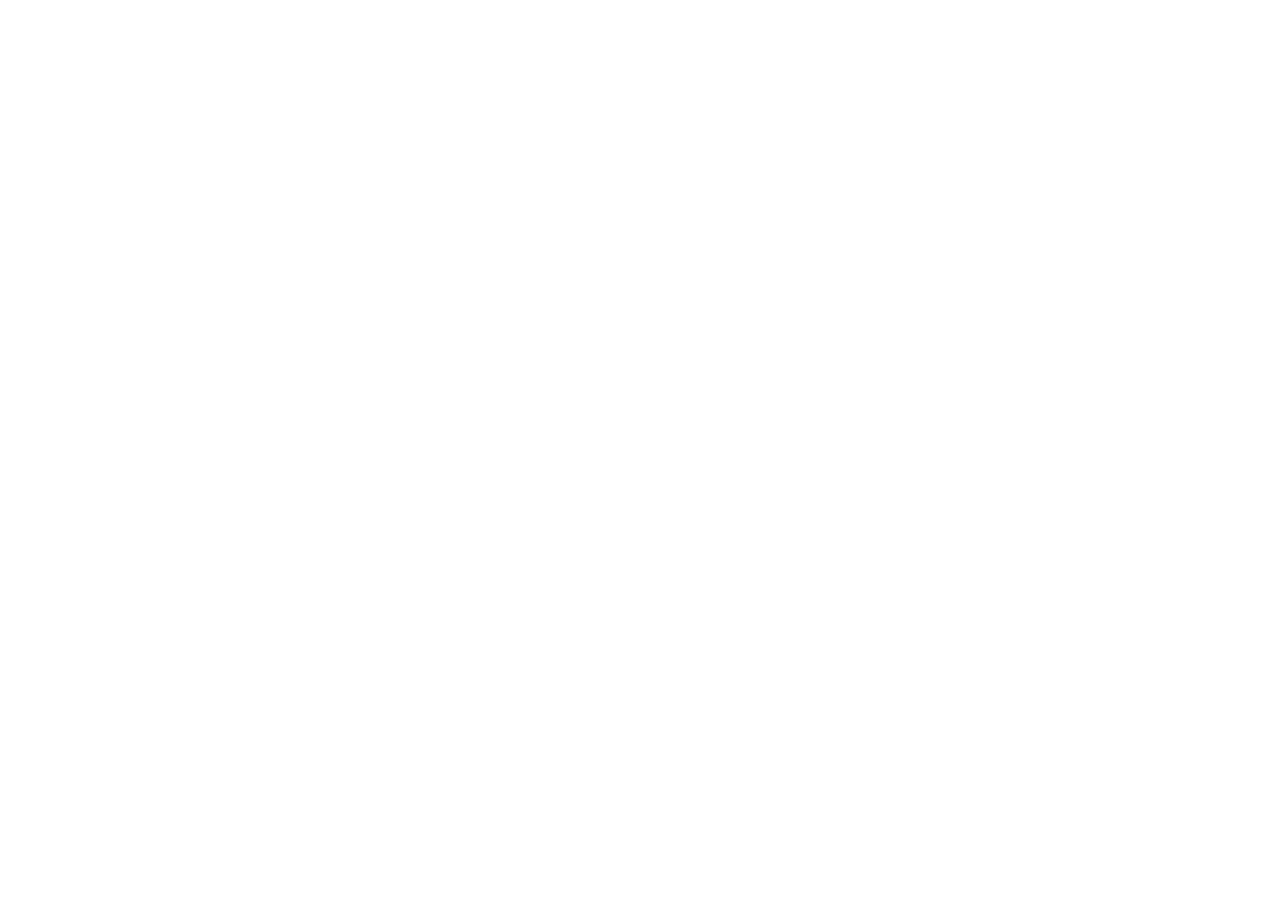
==== index.html @ bee8ad27 "big_event" ====
<!DOCTYPE html>
<html lang="en">
<head>
    <meta charset="UTF-8">
    <meta http-equiv="X-UA-Compatible" content="IE=edge">
    <meta name="viewport" content="width=device-width, initial-scale=1.0">
    <title>Document</title>
</head>
<body>
    
</body>
</html>
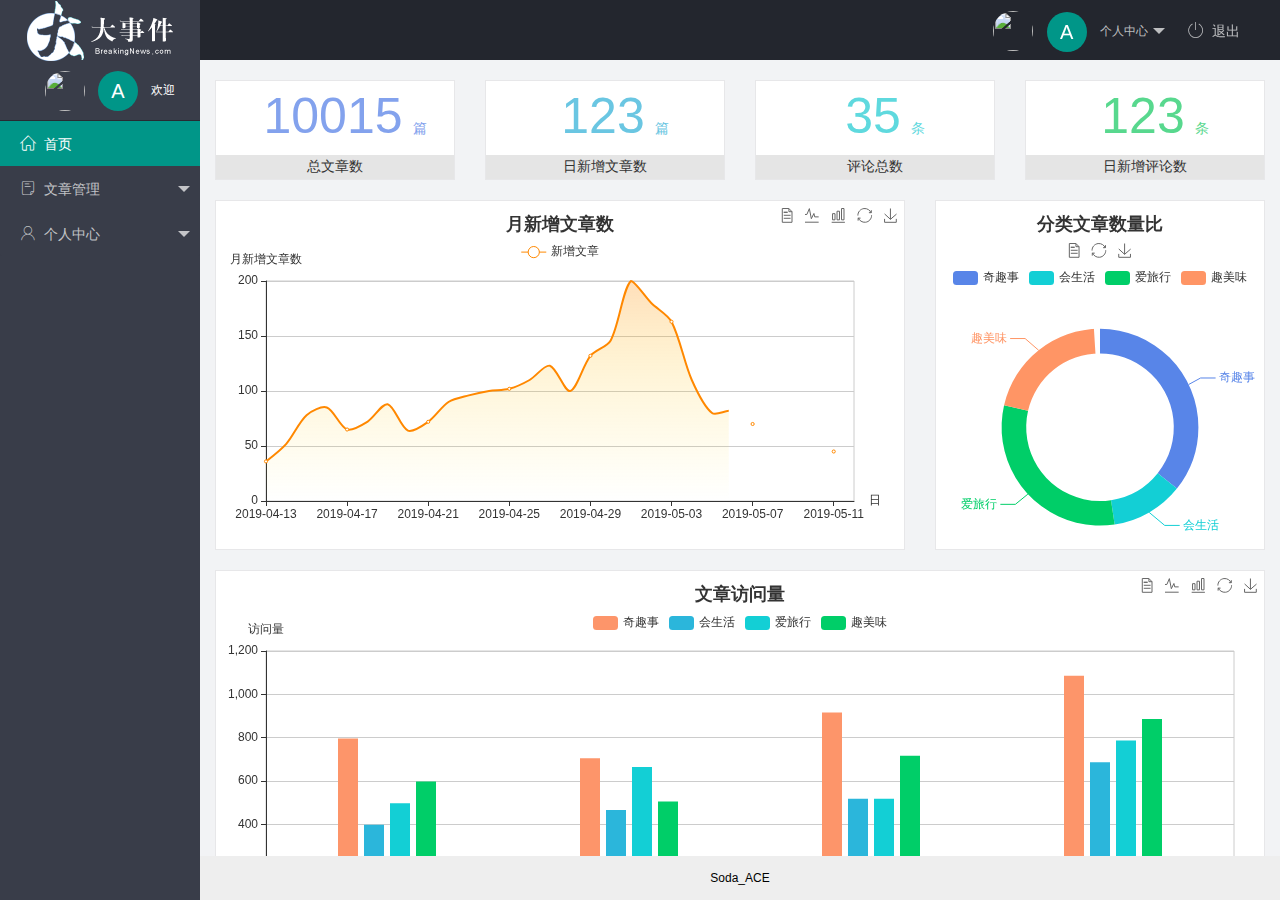
==== commit d88032d8: "完成了主页功能的开发" ====
--- a/index.html
+++ b/index.html
@@ -5,8 +5,80 @@
     <meta http-equiv="X-UA-Compatible" content="IE=edge">
     <meta name="viewport" content="width=device-width, initial-scale=1.0">
     <title>Document</title>
+    <link rel="stylesheet" href="./assets/lib/layui/css/layui.css">
+    <link rel="stylesheet" href="./assets/css/index.css">
+    <link rel="stylesheet" href="./assets/fonts/iconfont.css">
+
 </head>
-<body>
+<div class="layui-layout layui-layout-admin">
+    <div class="layui-header">
+      <div class="layui-logo layui-hide-xs layui-bg-black">
+          <img src="./assets/images/logo.png" alt="">
+      </div>
+      <ul class="layui-nav layui-layout-right">
+        <li class="layui-nav-item layui-hide layui-show-md-inline-block">
+          <a href="javascript:;" class="userinfo">
+            <img src="//tva1.sinaimg.cn/crop.0.0.118.118.180/5db11ff4gw1e77d3nqrv8j203b03cweg.jpg" class="layui-nav-img">
+            <span class="text-avatar">A</span>
+            个人中心
+          </a>
+          <dl class="layui-nav-child">
+            <dd><a href="">基本资料</a></dd>
+            <dd><a href="">更换头像</a></dd>
+            <dd><a href="">重置密码</a></dd>
+          </dl>
+        </li>
+        <li class="layui-nav-item" lay-header-event="menuRight" lay-unselect>
+          <a href="javascript:;" id="out">
+            <span class="iconfont icon-tuichu" ></span>退出
+          </a>
+        </li>
+      </ul>
+    </div>
     
-</body>
+    <div class="layui-side layui-bg-black">
+      <div class="layui-side-scroll">
+        <div  class="userinfo">
+            <img src="//tva1.sinaimg.cn/crop.0.0.118.118.180/5db11ff4gw1e77d3nqrv8j203b03cweg.jpg" class="layui-nav-img">
+            <span class="text-avatar">A</span>
+            <span id="welcome">欢迎</span>
+          </div>
+        <!-- 左侧导航区域（可配合layui已有的垂直导航） -->
+        <ul class="layui-nav layui-nav-tree" lay-shrink="all">
+            <li class="layui-nav-item layui-this"><a href="./home/dashboard.html" target="fm"><span class="iconfont icon-home"></span>首页</a></li>
+          <li class="layui-nav-item ">
+            <a class="" href="javascript:;"><span class="iconfont icon-16"></span>文章管理</a>
+            <dl class="layui-nav-child">
+              <dd></span><a href="javascript:;">文章类别</a></dd>
+              <dd></span><a href="javascript:;">文章列表</a></dd>
+              <dd></span><a href="javascript:;">发布文章</a></dd>
+            </dl>
+          </li>
+          <li class="layui-nav-item">
+            <a href="javascript:;"><span class="iconfont icon-user"></span>个人中心</a>
+            <dl class="layui-nav-child">
+              <dd></span><a href="javascript:;">基本资料</a></dd>
+              <dd></span><a href="javascript:;">更换头像</a></dd>
+              <dd></span><a href="javascript:;">重置密码</a></dd>
+            </dl>
+          </li>
+        </ul>
+      </div>
+    </div>
+    
+    <div class="layui-body">
+      <!-- 内容主体区域 -->
+      <iframe name="fm" src="/home/dashboard.html" frameborder="0"></iframe>
+    </div>
+    
+    <div class="layui-footer">
+      <!-- 底部固定区域 -->
+      Soda_ACE
+    </div>
+  </div>
+  <script src="./assets/lib/layui/layui.all.js"></script>
+  <script src="./assets/lib/jquery.js"></script>
+  <script src="./assets/js/baseAPI.js"></script>
+  <script src="./assets/js/index.js"></script>
+  </body>
 </html>--- a/assets/lib/layui/css/layui.css
+++ b/assets/lib/layui/css/layui.css
@@ -0,0 +1,2 @@
+/** layui-v2.5.5 MIT License By https://www.layui.com */
+ .layui-inline,img{display:inline-block;vertical-align:middle}h1,h2,h3,h4,h5,h6{font-weight:400}.layui-edge,.layui-header,.layui-inline,.layui-main{position:relative}.layui-body,.layui-edge,.layui-elip{overflow:hidden}.layui-btn,.layui-edge,.layui-inline,img{vertical-align:middle}.layui-btn,.layui-disabled,.layui-icon,.layui-unselect{-moz-user-select:none;-webkit-user-select:none;-ms-user-select:none}.layui-elip,.layui-form-checkbox span,.layui-form-pane .layui-form-label{text-overflow:ellipsis;white-space:nowrap}.layui-breadcrumb,.layui-tree-btnGroup{visibility:hidden}blockquote,body,button,dd,div,dl,dt,form,h1,h2,h3,h4,h5,h6,input,li,ol,p,pre,td,textarea,th,ul{margin:0;padding:0;-webkit-tap-highlight-color:rgba(0,0,0,0)}a:active,a:hover{outline:0}img{border:none}li{list-style:none}table{border-collapse:collapse;border-spacing:0}h4,h5,h6{font-size:100%}button,input,optgroup,option,select,textarea{font-family:inherit;font-size:inherit;font-style:inherit;font-weight:inherit;outline:0}pre{white-space:pre-wrap;white-space:-moz-pre-wrap;white-space:-pre-wrap;white-space:-o-pre-wrap;word-wrap:break-word}body{line-height:24px;font:14px Helvetica Neue,Helvetica,PingFang SC,Tahoma,Arial,sans-serif}hr{height:1px;margin:10px 0;border:0;clear:both}a{color:#333;text-decoration:none}a:hover{color:#777}a cite{font-style:normal;*cursor:pointer}.layui-border-box,.layui-border-box *{box-sizing:border-box}.layui-box,.layui-box *{box-sizing:content-box}.layui-clear{clear:both;*zoom:1}.layui-clear:after{content:'\20';clear:both;*zoom:1;display:block;height:0}.layui-inline{*display:inline;*zoom:1}.layui-edge{display:inline-block;width:0;height:0;border-width:6px;border-style:dashed;border-color:transparent}.layui-edge-top{top:-4px;border-bottom-color:#999;border-bottom-style:solid}.layui-edge-right{border-left-color:#999;border-left-style:solid}.layui-edge-bottom{top:2px;border-top-color:#999;border-top-style:solid}.layui-edge-left{border-right-color:#999;border-right-style:solid}.layui-disabled,.layui-disabled:hover{color:#d2d2d2!important;cursor:not-allowed!important}.layui-circle{border-radius:100%}.layui-show{display:block!important}.layui-hide{display:none!important}@font-face{font-family:layui-icon;src:url(../font/iconfont.eot?v=250);src:url(../font/iconfont.eot?v=250#iefix) format('embedded-opentype'),url(../font/iconfont.woff2?v=250) format('woff2'),url(../font/iconfont.woff?v=250) format('woff'),url(../font/iconfont.ttf?v=250) format('truetype'),url(../font/iconfont.svg?v=250#layui-icon) format('svg')}.layui-icon{font-family:layui-icon!important;font-size:16px;font-style:normal;-webkit-font-smoothing:antialiased;-moz-osx-font-smoothing:grayscale}.layui-icon-reply-fill:before{content:"\e611"}.layui-icon-set-fill:before{content:"\e614"}.layui-icon-menu-fill:before{content:"\e60f"}.layui-icon-search:before{content:"\e615"}.layui-icon-share:before{content:"\e641"}.layui-icon-set-sm:before{content:"\e620"}.layui-icon-engine:before{content:"\e628"}.layui-icon-close:before{content:"\1006"}.layui-icon-close-fill:before{content:"\1007"}.layui-icon-chart-screen:before{content:"\e629"}.layui-icon-star:before{content:"\e600"}.layui-icon-circle-dot:before{content:"\e617"}.layui-icon-chat:before{content:"\e606"}.layui-icon-release:before{content:"\e609"}.layui-icon-list:before{content:"\e60a"}.layui-icon-chart:before{content:"\e62c"}.layui-icon-ok-circle:before{content:"\1005"}.layui-icon-layim-theme:before{content:"\e61b"}.layui-icon-table:before{content:"\e62d"}.layui-icon-right:before{content:"\e602"}.layui-icon-left:before{content:"\e603"}.layui-icon-cart-simple:before{content:"\e698"}.layui-icon-face-cry:before{content:"\e69c"}.layui-icon-face-smile:before{content:"\e6af"}.layui-icon-survey:before{content:"\e6b2"}.layui-icon-tree:before{content:"\e62e"}.layui-icon-upload-circle:before{content:"\e62f"}.layui-icon-add-circle:before{content:"\e61f"}.layui-icon-download-circle:before{content:"\e601"}.layui-icon-templeate-1:before{content:"\e630"}.layui-icon-util:before{content:"\e631"}.layui-icon-face-surprised:before{content:"\e664"}.layui-icon-edit:before{content:"\e642"}.layui-icon-speaker:before{content:"\e645"}.layui-icon-down:before{content:"\e61a"}.layui-icon-file:before{content:"\e621"}.layui-icon-layouts:before{content:"\e632"}.layui-icon-rate-half:before{content:"\e6c9"}.layui-icon-add-circle-fine:before{content:"\e608"}.layui-icon-prev-circle:before{content:"\e633"}.layui-icon-read:before{content:"\e705"}.layui-icon-404:before{content:"\e61c"}.layui-icon-carousel:before{content:"\e634"}.layui-icon-help:before{content:"\e607"}.layui-icon-code-circle:before{content:"\e635"}.layui-icon-water:before{content:"\e636"}.layui-icon-username:before{content:"\e66f"}.layui-icon-find-fill:before{content:"\e670"}.layui-icon-about:before{content:"\e60b"}.layui-icon-location:before{content:"\e715"}.layui-icon-up:before{content:"\e619"}.layui-icon-pause:before{content:"\e651"}.layui-icon-date:before{content:"\e637"}.layui-icon-layim-uploadfile:before{content:"\e61d"}.layui-icon-delete:before{content:"\e640"}.layui-icon-play:before{content:"\e652"}.layui-icon-top:before{content:"\e604"}.layui-icon-friends:before{content:"\e612"}.layui-icon-refresh-3:before{content:"\e9aa"}.layui-icon-ok:before{content:"\e605"}.layui-icon-layer:before{content:"\e638"}.layui-icon-face-smile-fine:before{content:"\e60c"}.layui-icon-dollar:before{content:"\e659"}.layui-icon-group:before{content:"\e613"}.layui-icon-layim-download:before{content:"\e61e"}.layui-icon-picture-fine:before{content:"\e60d"}.layui-icon-link:before{content:"\e64c"}.layui-icon-diamond:before{content:"\e735"}.layui-icon-log:before{content:"\e60e"}.layui-icon-rate-solid:before{content:"\e67a"}.layui-icon-fonts-del:before{content:"\e64f"}.layui-icon-unlink:before{content:"\e64d"}.layui-icon-fonts-clear:before{content:"\e639"}.layui-icon-triangle-r:before{content:"\e623"}.layui-icon-circle:before{content:"\e63f"}.layui-icon-radio:before{content:"\e643"}.layui-icon-align-center:before{content:"\e647"}.layui-icon-align-right:before{content:"\e648"}.layui-icon-align-left:before{content:"\e649"}.layui-icon-loading-1:before{content:"\e63e"}.layui-icon-return:before{content:"\e65c"}.layui-icon-fonts-strong:before{content:"\e62b"}.layui-icon-upload:before{content:"\e67c"}.layui-icon-dialogue:before{content:"\e63a"}.layui-icon-video:before{content:"\e6ed"}.layui-icon-headset:before{content:"\e6fc"}.layui-icon-cellphone-fine:before{content:"\e63b"}.layui-icon-add-1:before{content:"\e654"}.layui-icon-face-smile-b:before{content:"\e650"}.layui-icon-fonts-html:before{content:"\e64b"}.layui-icon-form:before{content:"\e63c"}.layui-icon-cart:before{content:"\e657"}.layui-icon-camera-fill:before{content:"\e65d"}.layui-icon-tabs:before{content:"\e62a"}.layui-icon-fonts-code:before{content:"\e64e"}.layui-icon-fire:before{content:"\e756"}.layui-icon-set:before{content:"\e716"}.layui-icon-fonts-u:before{content:"\e646"}.layui-icon-triangle-d:before{content:"\e625"}.layui-icon-tips:before{content:"\e702"}.layui-icon-picture:before{content:"\e64a"}.layui-icon-more-vertical:before{content:"\e671"}.layui-icon-flag:before{content:"\e66c"}.layui-icon-loading:before{content:"\e63d"}.layui-icon-fonts-i:before{content:"\e644"}.layui-icon-refresh-1:before{content:"\e666"}.layui-icon-rmb:before{content:"\e65e"}.layui-icon-home:before{content:"\e68e"}.layui-icon-user:before{content:"\e770"}.layui-icon-notice:before{content:"\e667"}.layui-icon-login-weibo:before{content:"\e675"}.layui-icon-voice:before{content:"\e688"}.layui-icon-upload-drag:before{content:"\e681"}.layui-icon-login-qq:before{content:"\e676"}.layui-icon-snowflake:before{content:"\e6b1"}.layui-icon-file-b:before{content:"\e655"}.layui-icon-template:before{content:"\e663"}.layui-icon-auz:before{content:"\e672"}.layui-icon-console:before{content:"\e665"}.layui-icon-app:before{content:"\e653"}.layui-icon-prev:before{content:"\e65a"}.layui-icon-website:before{content:"\e7ae"}.layui-icon-next:before{content:"\e65b"}.layui-icon-component:before{content:"\e857"}.layui-icon-more:before{content:"\e65f"}.layui-icon-login-wechat:before{content:"\e677"}.layui-icon-shrink-right:before{content:"\e668"}.layui-icon-spread-left:before{content:"\e66b"}.layui-icon-camera:before{content:"\e660"}.layui-icon-note:before{content:"\e66e"}.layui-icon-refresh:before{content:"\e669"}.layui-icon-female:before{content:"\e661"}.layui-icon-male:before{content:"\e662"}.layui-icon-password:before{content:"\e673"}.layui-icon-senior:before{content:"\e674"}.layui-icon-theme:before{content:"\e66a"}.layui-icon-tread:before{content:"\e6c5"}.layui-icon-praise:before{content:"\e6c6"}.layui-icon-star-fill:before{content:"\e658"}.layui-icon-rate:before{content:"\e67b"}.layui-icon-template-1:before{content:"\e656"}.layui-icon-vercode:before{content:"\e679"}.layui-icon-cellphone:before{content:"\e678"}.layui-icon-screen-full:before{content:"\e622"}.layui-icon-screen-restore:before{content:"\e758"}.layui-icon-cols:before{content:"\e610"}.layui-icon-export:before{content:"\e67d"}.layui-icon-print:before{content:"\e66d"}.layui-icon-slider:before{content:"\e714"}.layui-icon-addition:before{content:"\e624"}.layui-icon-subtraction:before{content:"\e67e"}.layui-icon-service:before{content:"\e626"}.layui-icon-transfer:before{content:"\e691"}.layui-main{width:1140px;margin:0 auto}.layui-header{z-index:1000;height:60px}.layui-header a:hover{transition:all .5s;-webkit-transition:all .5s}.layui-side{position:fixed;left:0;top:0;bottom:0;z-index:999;width:200px;overflow-x:hidden}.layui-side-scroll{position:relative;width:220px;height:100%;overflow-x:hidden}.layui-body{position:absolute;left:200px;right:0;top:0;bottom:0;z-index:998;width:auto;overflow-y:auto;box-sizing:border-box}.layui-layout-body{overflow:hidden}.layui-layout-admin .layui-header{background-color:#23262E}.layui-layout-admin .layui-side{top:60px;width:200px;overflow-x:hidden}.layui-layout-admin .layui-body{position:fixed;top:60px;bottom:44px}.layui-layout-admin .layui-main{width:auto;margin:0 15px}.layui-layout-admin .layui-footer{position:fixed;left:200px;right:0;bottom:0;height:44px;line-height:44px;padding:0 15px;background-color:#eee}.layui-layout-admin .layui-logo{position:absolute;left:0;top:0;width:200px;height:100%;line-height:60px;text-align:center;color:#009688;font-size:16px}.layui-layout-admin .layui-header .layui-nav{background:0 0}.layui-layout-left{position:absolute!important;left:200px;top:0}.layui-layout-right{position:absolute!important;right:0;top:0}.layui-container{position:relative;margin:0 auto;padding:0 15px;box-sizing:border-box}.layui-fluid{position:relative;margin:0 auto;padding:0 15px}.layui-row:after,.layui-row:before{content:'';display:block;clear:both}.layui-col-lg1,.layui-col-lg10,.layui-col-lg11,.layui-col-lg12,.layui-col-lg2,.layui-col-lg3,.layui-col-lg4,.layui-col-lg5,.layui-col-lg6,.layui-col-lg7,.layui-col-lg8,.layui-col-lg9,.layui-col-md1,.layui-col-md10,.layui-col-md11,.layui-col-md12,.layui-col-md2,.layui-col-md3,.layui-col-md4,.layui-col-md5,.layui-col-md6,.layui-col-md7,.layui-col-md8,.layui-col-md9,.layui-col-sm1,.layui-col-sm10,.layui-col-sm11,.layui-col-sm12,.layui-col-sm2,.layui-col-sm3,.layui-col-sm4,.layui-col-sm5,.layui-col-sm6,.layui-col-sm7,.layui-col-sm8,.layui-col-sm9,.layui-col-xs1,.layui-col-xs10,.layui-col-xs11,.layui-col-xs12,.layui-col-xs2,.layui-col-xs3,.layui-col-xs4,.layui-col-xs5,.layui-col-xs6,.layui-col-xs7,.layui-col-xs8,.layui-col-xs9{position:relative;display:block;box-sizing:border-box}.layui-col-xs1,.layui-col-xs10,.layui-col-xs11,.layui-col-xs12,.layui-col-xs2,.layui-col-xs3,.layui-col-xs4,.layui-col-xs5,.layui-col-xs6,.layui-col-xs7,.layui-col-xs8,.layui-col-xs9{float:left}.layui-col-xs1{width:8.33333333%}.layui-col-xs2{width:16.66666667%}.layui-col-xs3{width:25%}.layui-col-xs4{width:33.33333333%}.layui-col-xs5{width:41.66666667%}.layui-col-xs6{width:50%}.layui-col-xs7{width:58.33333333%}.layui-col-xs8{width:66.66666667%}.layui-col-xs9{width:75%}.layui-col-xs10{width:83.33333333%}.layui-col-xs11{width:91.66666667%}.layui-col-xs12{width:100%}.layui-col-xs-offset1{margin-left:8.33333333%}.layui-col-xs-offset2{margin-left:16.66666667%}.layui-col-xs-offset3{margin-left:25%}.layui-col-xs-offset4{margin-left:33.33333333%}.layui-col-xs-offset5{margin-left:41.66666667%}.layui-col-xs-offset6{margin-left:50%}.layui-col-xs-offset7{margin-left:58.33333333%}.layui-col-xs-offset8{margin-left:66.66666667%}.layui-col-xs-offset9{margin-left:75%}.layui-col-xs-offset10{margin-left:83.33333333%}.layui-col-xs-offset11{margin-left:91.66666667%}.layui-col-xs-offset12{margin-left:100%}@media screen and (max-width:768px){.layui-hide-xs{display:none!important}.layui-show-xs-block{display:block!important}.layui-show-xs-inline{display:inline!important}.layui-show-xs-inline-block{display:inline-block!important}}@media screen and (min-width:768px){.layui-container{width:750px}.layui-hide-sm{display:none!important}.layui-show-sm-block{display:block!important}.layui-show-sm-inline{display:inline!important}.layui-show-sm-inline-block{display:inline-block!important}.layui-col-sm1,.layui-col-sm10,.layui-col-sm11,.layui-col-sm12,.layui-col-sm2,.layui-col-sm3,.layui-col-sm4,.layui-col-sm5,.layui-col-sm6,.layui-col-sm7,.layui-col-sm8,.layui-col-sm9{float:left}.layui-col-sm1{width:8.33333333%}.layui-col-sm2{width:16.66666667%}.layui-col-sm3{width:25%}.layui-col-sm4{width:33.33333333%}.layui-col-sm5{width:41.66666667%}.layui-col-sm6{width:50%}.layui-col-sm7{width:58.33333333%}.layui-col-sm8{width:66.66666667%}.layui-col-sm9{width:75%}.layui-col-sm10{width:83.33333333%}.layui-col-sm11{width:91.66666667%}.layui-col-sm12{width:100%}.layui-col-sm-offset1{margin-left:8.33333333%}.layui-col-sm-offset2{margin-left:16.66666667%}.layui-col-sm-offset3{margin-left:25%}.layui-col-sm-offset4{margin-left:33.33333333%}.layui-col-sm-offset5{margin-left:41.66666667%}.layui-col-sm-offset6{margin-left:50%}.layui-col-sm-offset7{margin-left:58.33333333%}.layui-col-sm-offset8{margin-left:66.66666667%}.layui-col-sm-offset9{margin-left:75%}.layui-col-sm-offset10{margin-left:83.33333333%}.layui-col-sm-offset11{margin-left:91.66666667%}.layui-col-sm-offset12{margin-left:100%}}@media screen and (min-width:992px){.layui-container{width:970px}.layui-hide-md{display:none!important}.layui-show-md-block{display:block!important}.layui-show-md-inline{display:inline!important}.layui-show-md-inline-block{display:inline-block!important}.layui-col-md1,.layui-col-md10,.layui-col-md11,.layui-col-md12,.layui-col-md2,.layui-col-md3,.layui-col-md4,.layui-col-md5,.layui-col-md6,.layui-col-md7,.layui-col-md8,.layui-col-md9{float:left}.layui-col-md1{width:8.33333333%}.layui-col-md2{width:16.66666667%}.layui-col-md3{width:25%}.layui-col-md4{width:33.33333333%}.layui-col-md5{width:41.66666667%}.layui-col-md6{width:50%}.layui-col-md7{width:58.33333333%}.layui-col-md8{width:66.66666667%}.layui-col-md9{width:75%}.layui-col-md10{width:83.33333333%}.layui-col-md11{width:91.66666667%}.layui-col-md12{width:100%}.layui-col-md-offset1{margin-left:8.33333333%}.layui-col-md-offset2{margin-left:16.66666667%}.layui-col-md-offset3{margin-left:25%}.layui-col-md-offset4{margin-left:33.33333333%}.layui-col-md-offset5{margin-left:41.66666667%}.layui-col-md-offset6{margin-left:50%}.layui-col-md-offset7{margin-left:58.33333333%}.layui-col-md-offset8{margin-left:66.66666667%}.layui-col-md-offset9{margin-left:75%}.layui-col-md-offset10{margin-left:83.33333333%}.layui-col-md-offset11{margin-left:91.66666667%}.layui-col-md-offset12{margin-left:100%}}@media screen and (min-width:1200px){.layui-container{width:1170px}.layui-hide-lg{display:none!important}.layui-show-lg-block{display:block!important}.layui-show-lg-inline{display:inline!important}.layui-show-lg-inline-block{display:inline-block!important}.layui-col-lg1,.layui-col-lg10,.layui-col-lg11,.layui-col-lg12,.layui-col-lg2,.layui-col-lg3,.layui-col-lg4,.layui-col-lg5,.layui-col-lg6,.layui-col-lg7,.layui-col-lg8,.layui-col-lg9{float:left}.layui-col-lg1{width:8.33333333%}.layui-col-lg2{width:16.66666667%}.layui-col-lg3{width:25%}.layui-col-lg4{width:33.33333333%}.layui-col-lg5{width:41.66666667%}.layui-col-lg6{width:50%}.layui-col-lg7{width:58.33333333%}.layui-col-lg8{width:66.66666667%}.layui-col-lg9{width:75%}.layui-col-lg10{width:83.33333333%}.layui-col-lg11{width:91.66666667%}.layui-col-lg12{width:100%}.layui-col-lg-offset1{margin-left:8.33333333%}.layui-col-lg-offset2{margin-left:16.66666667%}.layui-col-lg-offset3{margin-left:25%}.layui-col-lg-offset4{margin-left:33.33333333%}.layui-col-lg-offset5{margin-left:41.66666667%}.layui-col-lg-offset6{margin-left:50%}.layui-col-lg-offset7{margin-left:58.33333333%}.layui-col-lg-offset8{margin-left:66.66666667%}.layui-col-lg-offset9{margin-left:75%}.layui-col-lg-offset10{margin-left:83.33333333%}.layui-col-lg-offset11{margin-left:91.66666667%}.layui-col-lg-offset12{margin-left:100%}}.layui-col-space1{margin:-.5px}.layui-col-space1>*{padding:.5px}.layui-col-space3{margin:-1.5px}.layui-col-space3>*{padding:1.5px}.layui-col-space5{margin:-2.5px}.layui-col-space5>*{padding:2.5px}.layui-col-space8{margin:-3.5px}.layui-col-space8>*{padding:3.5px}.layui-col-space10{margin:-5px}.layui-col-space10>*{padding:5px}.layui-col-space12{margin:-6px}.layui-col-space12>*{padding:6px}.layui-col-space15{margin:-7.5px}.layui-col-space15>*{padding:7.5px}.layui-col-space18{margin:-9px}.layui-col-space18>*{padding:9px}.layui-col-space20{margin:-10px}.layui-col-space20>*{padding:10px}.layui-col-space22{margin:-11px}.layui-col-space22>*{padding:11px}.layui-col-space25{margin:-12.5px}.layui-col-space25>*{padding:12.5px}.layui-col-space30{margin:-15px}.layui-col-space30>*{padding:15px}.layui-btn,.layui-input,.layui-select,.layui-textarea,.layui-upload-button{outline:0;-webkit-appearance:none;transition:all .3s;-webkit-transition:all .3s;box-sizing:border-box}.layui-elem-quote{margin-bottom:10px;padding:15px;line-height:22px;border-left:5px solid #009688;border-radius:0 2px 2px 0;background-color:#f2f2f2}.layui-quote-nm{border-style:solid;border-width:1px 1px 1px 5px;background:0 0}.layui-elem-field{margin-bottom:10px;padding:0;border-width:1px;border-style:solid}.layui-elem-field legend{margin-left:20px;padding:0 10px;font-size:20px;font-weight:300}.layui-field-title{margin:10px 0 20px;border-width:1px 0 0}.layui-field-box{padding:10px 15px}.layui-field-title .layui-field-box{padding:10px 0}.layui-progress{position:relative;height:6px;border-radius:20px;background-color:#e2e2e2}.layui-progress-bar{position:absolute;left:0;top:0;width:0;max-width:100%;height:6px;border-radius:20px;text-align:right;background-color:#5FB878;transition:all .3s;-webkit-transition:all .3s}.layui-progress-big,.layui-progress-big .layui-progress-bar{height:18px;line-height:18px}.layui-progress-text{position:relative;top:-20px;line-height:18px;font-size:12px;color:#666}.layui-progress-big .layui-progress-text{position:static;padding:0 10px;color:#fff}.layui-collapse{border-width:1px;border-style:solid;border-radius:2px}.layui-colla-content,.layui-colla-item{border-top-width:1px;border-top-style:solid}.layui-colla-item:first-child{border-top:none}.layui-colla-title{position:relative;height:42px;line-height:42px;padding:0 15px 0 35px;color:#333;background-color:#f2f2f2;cursor:pointer;font-size:14px;overflow:hidden}.layui-colla-content{display:none;padding:10px 15px;line-height:22px;color:#666}.layui-colla-icon{position:absolute;left:15px;top:0;font-size:14px}.layui-card{margin-bottom:15px;border-radius:2px;background-color:#fff;box-shadow:0 1px 2px 0 rgba(0,0,0,.05)}.layui-card:last-child{margin-bottom:0}.layui-card-header{position:relative;height:42px;line-height:42px;padding:0 15px;border-bottom:1px solid #f6f6f6;color:#333;border-radius:2px 2px 0 0;font-size:14px}.layui-bg-black,.layui-bg-blue,.layui-bg-cyan,.layui-bg-green,.layui-bg-orange,.layui-bg-red{color:#fff!important}.layui-card-body{position:relative;padding:10px 15px;line-height:24px}.layui-card-body[pad15]{padding:15px}.layui-card-body[pad20]{padding:20px}.layui-card-body .layui-table{margin:5px 0}.layui-card .layui-tab{margin:0}.layui-panel-window{position:relative;padding:15px;border-radius:0;border-top:5px solid #E6E6E6;background-color:#fff}.layui-auxiliar-moving{position:fixed;left:0;right:0;top:0;bottom:0;width:100%;height:100%;background:0 0;z-index:9999999999}.layui-form-label,.layui-form-mid,.layui-form-select,.layui-input-block,.layui-input-inline,.layui-textarea{position:relative}.layui-bg-red{background-color:#FF5722!important}.layui-bg-orange{background-color:#FFB800!important}.layui-bg-green{background-color:#009688!important}.layui-bg-cyan{background-color:#2F4056!important}.layui-bg-blue{background-color:#1E9FFF!important}.layui-bg-black{background-color:#393D49!important}.layui-bg-gray{background-color:#eee!important;color:#666!important}.layui-badge-rim,.layui-colla-content,.layui-colla-item,.layui-collapse,.layui-elem-field,.layui-form-pane .layui-form-item[pane],.layui-form-pane .layui-form-label,.layui-input,.layui-layedit,.layui-layedit-tool,.layui-quote-nm,.layui-select,.layui-tab-bar,.layui-tab-card,.layui-tab-title,.layui-tab-title .layui-this:after,.layui-textarea{border-color:#e6e6e6}.layui-timeline-item:before,hr{background-color:#e6e6e6}.layui-text{line-height:22px;font-size:14px;color:#666}.layui-text h1,.layui-text h2,.layui-text h3{font-weight:500;color:#333}.layui-text h1{font-size:30px}.layui-text h2{font-size:24px}.layui-text h3{font-size:18px}.layui-text a:not(.layui-btn){color:#01AAED}.layui-text a:not(.layui-btn):hover{text-decoration:underline}.layui-text ul{padding:5px 0 5px 15px}.layui-text ul li{margin-top:5px;list-style-type:disc}.layui-text em,.layui-word-aux{color:#999!important;padding:0 5px!important}.layui-btn{display:inline-block;height:38px;line-height:38px;padding:0 18px;background-color:#009688;color:#fff;white-space:nowrap;text-align:center;font-size:14px;border:none;border-radius:2px;cursor:pointer}.layui-btn:hover{opacity:.8;filter:alpha(opacity=80);color:#fff}.layui-btn:active{opacity:1;filter:alpha(opacity=100)}.layui-btn+.layui-btn{margin-left:10px}.layui-btn-container{font-size:0}.layui-btn-container .layui-btn{margin-right:10px;margin-bottom:10px}.layui-btn-container .layui-btn+.layui-btn{margin-left:0}.layui-table .layui-btn-container .layui-btn{margin-bottom:9px}.layui-btn-radius{border-radius:100px}.layui-btn .layui-icon{margin-right:3px;font-size:18px;vertical-align:bottom;vertical-align:middle\9}.layui-btn-primary{border:1px solid #C9C9C9;background-color:#fff;color:#555}.layui-btn-primary:hover{border-color:#009688;color:#333}.layui-btn-normal{background-color:#1E9FFF}.layui-btn-warm{background-color:#FFB800}.layui-btn-danger{background-color:#FF5722}.layui-btn-checked{background-color:#5FB878}.layui-btn-disabled,.layui-btn-disabled:active,.layui-btn-disabled:hover{border:1px solid #e6e6e6;background-color:#FBFBFB;color:#C9C9C9;cursor:not-allowed;opacity:1}.layui-btn-lg{height:44px;line-height:44px;padding:0 25px;font-size:16px}.layui-btn-sm{height:30px;line-height:30px;padding:0 10px;font-size:12px}.layui-btn-sm i{font-size:16px!important}.layui-btn-xs{height:22px;line-height:22px;padding:0 5px;font-size:12px}.layui-btn-xs i{font-size:14px!important}.layui-btn-group{display:inline-block;vertical-align:middle;font-size:0}.layui-btn-group .layui-btn{margin-left:0!important;margin-right:0!important;border-left:1px solid rgba(255,255,255,.5);border-radius:0}.layui-btn-group .layui-btn-primary{border-left:none}.layui-btn-group .layui-btn-primary:hover{border-color:#C9C9C9;color:#009688}.layui-btn-group .layui-btn:first-child{border-left:none;border-radius:2px 0 0 2px}.layui-btn-group .layui-btn-primary:first-child{border-left:1px solid #c9c9c9}.layui-btn-group .layui-btn:last-child{border-radius:0 2px 2px 0}.layui-btn-group .layui-btn+.layui-btn{margin-left:0}.layui-btn-group+.layui-btn-group{margin-left:10px}.layui-btn-fluid{width:100%}.layui-input,.layui-select,.layui-textarea{height:38px;line-height:1.3;line-height:38px\9;border-width:1px;border-style:solid;background-color:#fff;border-radius:2px}.layui-input::-webkit-input-placeholder,.layui-select::-webkit-input-placeholder,.layui-textarea::-webkit-input-placeholder{line-height:1.3}.layui-input,.layui-textarea{display:block;width:100%;padding-left:10px}.layui-input:hover,.layui-textarea:hover{border-color:#D2D2D2!important}.layui-input:focus,.layui-textarea:focus{border-color:#C9C9C9!important}.layui-textarea{min-height:100px;height:auto;line-height:20px;padding:6px 10px;resize:vertical}.layui-select{padding:0 10px}.layui-form input[type=checkbox],.layui-form input[type=radio],.layui-form select{display:none}.layui-form [lay-ignore]{display:initial}.layui-form-item{margin-bottom:15px;clear:both;*zoom:1}.layui-form-item:after{content:'\20';clear:both;*zoom:1;display:block;height:0}.layui-form-label{float:left;display:block;padding:9px 15px;width:80px;font-weight:400;line-height:20px;text-align:right}.layui-form-label-col{display:block;float:none;padding:9px 0;line-height:20px;text-align:left}.layui-form-item .layui-inline{margin-bottom:5px;margin-right:10px}.layui-input-block{margin-left:110px;min-height:36px}.layui-input-inline{display:inline-block;vertical-align:middle}.layui-form-item .layui-input-inline{float:left;width:190px;margin-right:10px}.layui-form-text .layui-input-inline{width:auto}.layui-form-mid{float:left;display:block;padding:9px 0!important;line-height:20px;margin-right:10px}.layui-form-danger+.layui-form-select .layui-input,.layui-form-danger:focus{border-color:#FF5722!important}.layui-form-select .layui-input{padding-right:30px;cursor:pointer}.layui-form-select .layui-edge{position:absolute;right:10px;top:50%;margin-top:-3px;cursor:pointer;border-width:6px;border-top-color:#c2c2c2;border-top-style:solid;transition:all .3s;-webkit-transition:all .3s}.layui-form-select dl{display:none;position:absolute;left:0;top:42px;padding:5px 0;z-index:899;min-width:100%;border:1px solid #d2d2d2;max-height:300px;overflow-y:auto;background-color:#fff;border-radius:2px;box-shadow:0 2px 4px rgba(0,0,0,.12);box-sizing:border-box}.layui-form-select dl dd,.layui-form-select dl dt{padding:0 10px;line-height:36px;white-space:nowrap;overflow:hidden;text-overflow:ellipsis}.layui-form-select dl dt{font-size:12px;color:#999}.layui-form-select dl dd{cursor:pointer}.layui-form-select dl dd:hover{background-color:#f2f2f2;-webkit-transition:.5s all;transition:.5s all}.layui-form-select .layui-select-group dd{padding-left:20px}.layui-form-select dl dd.layui-select-tips{padding-left:10px!important;color:#999}.layui-form-select dl dd.layui-this{background-color:#5FB878;color:#fff}.layui-form-checkbox,.layui-form-select dl dd.layui-disabled{background-color:#fff}.layui-form-selected dl{display:block}.layui-form-checkbox,.layui-form-checkbox *,.layui-form-switch{display:inline-block;vertical-align:middle}.layui-form-selected .layui-edge{margin-top:-9px;-webkit-transform:rotate(180deg);transform:rotate(180deg);margin-top:-3px\9}:root .layui-form-selected .layui-edge{margin-top:-9px\0/IE9}.layui-form-selectup dl{top:auto;bottom:42px}.layui-select-none{margin:5px 0;text-align:center;color:#999}.layui-select-disabled .layui-disabled{border-color:#eee!important}.layui-select-disabled .layui-edge{border-top-color:#d2d2d2}.layui-form-checkbox{position:relative;height:30px;line-height:30px;margin-right:10px;padding-right:30px;cursor:pointer;font-size:0;-webkit-transition:.1s linear;transition:.1s linear;box-sizing:border-box}.layui-form-checkbox span{padding:0 10px;height:100%;font-size:14px;border-radius:2px 0 0 2px;background-color:#d2d2d2;color:#fff;overflow:hidden}.layui-form-checkbox:hover span{background-color:#c2c2c2}.layui-form-checkbox i{position:absolute;right:0;top:0;width:30px;height:28px;border:1px solid #d2d2d2;border-left:none;border-radius:0 2px 2px 0;color:#fff;font-size:20px;text-align:center}.layui-form-checkbox:hover i{border-color:#c2c2c2;color:#c2c2c2}.layui-form-checked,.layui-form-checked:hover{border-color:#5FB878}.layui-form-checked span,.layui-form-checked:hover span{background-color:#5FB878}.layui-form-checked i,.layui-form-checked:hover i{color:#5FB878}.layui-form-item .layui-form-checkbox{margin-top:4px}.layui-form-checkbox[lay-skin=primary]{height:auto!important;line-height:normal!important;min-width:18px;min-height:18px;border:none!important;margin-right:0;padding-left:28px;padding-right:0;background:0 0}.layui-form-checkbox[lay-skin=primary] span{padding-left:0;padding-right:15px;line-height:18px;background:0 0;color:#666}.layui-form-checkbox[lay-skin=primary] i{right:auto;left:0;width:16px;height:16px;line-height:16px;border:1px solid #d2d2d2;font-size:12px;border-radius:2px;background-color:#fff;-webkit-transition:.1s linear;transition:.1s linear}.layui-form-checkbox[lay-skin=primary]:hover i{border-color:#5FB878;color:#fff}.layui-form-checked[lay-skin=primary] i{border-color:#5FB878!important;background-color:#5FB878;color:#fff}.layui-checkbox-disbaled[lay-skin=primary] span{background:0 0!important;color:#c2c2c2}.layui-checkbox-disbaled[lay-skin=primary]:hover i{border-color:#d2d2d2}.layui-form-item .layui-form-checkbox[lay-skin=primary]{margin-top:10px}.layui-form-switch{position:relative;height:22px;line-height:22px;min-width:35px;padding:0 5px;margin-top:8px;border:1px solid #d2d2d2;border-radius:20px;cursor:pointer;background-color:#fff;-webkit-transition:.1s linear;transition:.1s linear}.layui-form-switch i{position:absolute;left:5px;top:3px;width:16px;height:16px;border-radius:20px;background-color:#d2d2d2;-webkit-transition:.1s linear;transition:.1s linear}.layui-form-switch em{position:relative;top:0;width:25px;margin-left:21px;padding:0!important;text-align:center!important;color:#999!important;font-style:normal!important;font-size:12px}.layui-form-onswitch{border-color:#5FB878;background-color:#5FB878}.layui-checkbox-disbaled,.layui-checkbox-disbaled i{border-color:#e2e2e2!important}.layui-form-onswitch i{left:100%;margin-left:-21px;background-color:#fff}.layui-form-onswitch em{margin-left:5px;margin-right:21px;color:#fff!important}.layui-checkbox-disbaled span{background-color:#e2e2e2!important}.layui-checkbox-disbaled:hover i{color:#fff!important}[lay-radio]{display:none}.layui-form-radio,.layui-form-radio *{display:inline-block;vertical-align:middle}.layui-form-radio{line-height:28px;margin:6px 10px 0 0;padding-right:10px;cursor:pointer;font-size:0}.layui-form-radio *{font-size:14px}.layui-form-radio>i{margin-right:8px;font-size:22px;color:#c2c2c2}.layui-form-radio>i:hover,.layui-form-radioed>i{color:#5FB878}.layui-radio-disbaled>i{color:#e2e2e2!important}.layui-form-pane .layui-form-label{width:110px;padding:8px 15px;height:38px;line-height:20px;border-width:1px;border-style:solid;border-radius:2px 0 0 2px;text-align:center;background-color:#FBFBFB;overflow:hidden;box-sizing:border-box}.layui-form-pane .layui-input-inline{margin-left:-1px}.layui-form-pane .layui-input-block{margin-left:110px;left:-1px}.layui-form-pane .layui-input{border-radius:0 2px 2px 0}.layui-form-pane .layui-form-text .layui-form-label{float:none;width:100%;border-radius:2px;box-sizing:border-box;text-align:left}.layui-form-pane .layui-form-text .layui-input-inline{display:block;margin:0;top:-1px;clear:both}.layui-form-pane .layui-form-text .layui-input-block{margin:0;left:0;top:-1px}.layui-form-pane .layui-form-text .layui-textarea{min-height:100px;border-radius:0 0 2px 2px}.layui-form-pane .layui-form-checkbox{margin:4px 0 4px 10px}.layui-form-pane .layui-form-radio,.layui-form-pane .layui-form-switch{margin-top:6px;margin-left:10px}.layui-form-pane .layui-form-item[pane]{position:relative;border-width:1px;border-style:solid}.layui-form-pane .layui-form-item[pane] .layui-form-label{position:absolute;left:0;top:0;height:100%;border-width:0 1px 0 0}.layui-form-pane .layui-form-item[pane] .layui-input-inline{margin-left:110px}@media screen and (max-width:450px){.layui-form-item .layui-form-label{text-overflow:ellipsis;overflow:hidden;white-space:nowrap}.layui-form-item .layui-inline{display:block;margin-right:0;margin-bottom:20px;clear:both}.layui-form-item .layui-inline:after{content:'\20';clear:both;display:block;height:0}.layui-form-item .layui-input-inline{display:block;float:none;left:-3px;width:auto;margin:0 0 10px 112px}.layui-form-item .layui-input-inline+.layui-form-mid{margin-left:110px;top:-5px;padding:0}.layui-form-item .layui-form-checkbox{margin-right:5px;margin-bottom:5px}}.layui-layedit{border-width:1px;border-style:solid;border-radius:2px}.layui-layedit-tool{padding:3px 5px;border-bottom-width:1px;border-bottom-style:solid;font-size:0}.layedit-tool-fixed{position:fixed;top:0;border-top:1px solid #e2e2e2}.layui-layedit-tool .layedit-tool-mid,.layui-layedit-tool .layui-icon{display:inline-block;vertical-align:middle;text-align:center;font-size:14px}.layui-layedit-tool .layui-icon{position:relative;width:32px;height:30px;line-height:30px;margin:3px 5px;color:#777;cursor:pointer;border-radius:2px}.layui-layedit-tool .layui-icon:hover{color:#393D49}.layui-layedit-tool .layui-icon:active{color:#000}.layui-layedit-tool .layedit-tool-active{background-color:#e2e2e2;color:#000}.layui-layedit-tool .layui-disabled,.layui-layedit-tool .layui-disabled:hover{color:#d2d2d2;cursor:not-allowed}.layui-layedit-tool .layedit-tool-mid{width:1px;height:18px;margin:0 10px;background-color:#d2d2d2}.layedit-tool-html{width:50px!important;font-size:30px!important}.layedit-tool-b,.layedit-tool-code,.layedit-tool-help{font-size:16px!important}.layedit-tool-d,.layedit-tool-face,.layedit-tool-image,.layedit-tool-unlink{font-size:18px!important}.layedit-tool-image input{position:absolute;font-size:0;left:0;top:0;width:100%;height:100%;opacity:.01;filter:Alpha(opacity=1);cursor:pointer}.layui-layedit-iframe iframe{display:block;width:100%}#LAY_layedit_code{overflow:hidden}.layui-laypage{display:inline-block;*display:inline;*zoom:1;vertical-align:middle;margin:10px 0;font-size:0}.layui-laypage>a:first-child,.layui-laypage>a:first-child em{border-radius:2px 0 0 2px}.layui-laypage>a:last-child,.layui-laypage>a:last-child em{border-radius:0 2px 2px 0}.layui-laypage>:first-child{margin-left:0!important}.layui-laypage>:last-child{margin-right:0!important}.layui-laypage a,.layui-laypage button,.layui-laypage input,.layui-laypage select,.layui-laypage span{border:1px solid #e2e2e2}.layui-laypage a,.layui-laypage span{display:inline-block;*display:inline;*zoom:1;vertical-align:middle;padding:0 15px;height:28px;line-height:28px;margin:0 -1px 5px 0;background-color:#fff;color:#333;font-size:12px}.layui-flow-more a *,.layui-laypage input,.layui-table-view select[lay-ignore]{display:inline-block}.layui-laypage a:hover{color:#009688}.layui-laypage em{font-style:normal}.layui-laypage .layui-laypage-spr{color:#999;font-weight:700}.layui-laypage a{text-decoration:none}.layui-laypage .layui-laypage-curr{position:relative}.layui-laypage .layui-laypage-curr em{position:relative;color:#fff}.layui-laypage .layui-laypage-curr .layui-laypage-em{position:absolute;left:-1px;top:-1px;padding:1px;width:100%;height:100%;background-color:#009688}.layui-laypage-em{border-radius:2px}.layui-laypage-next em,.layui-laypage-prev em{font-family:Sim sun;font-size:16px}.layui-laypage .layui-laypage-count,.layui-laypage .layui-laypage-limits,.layui-laypage .layui-laypage-refresh,.layui-laypage .layui-laypage-skip{margin-left:10px;margin-right:10px;padding:0;border:none}.layui-laypage .layui-laypage-limits,.layui-laypage .layui-laypage-refresh{vertical-align:top}.layui-laypage .layui-laypage-refresh i{font-size:18px;cursor:pointer}.layui-laypage select{height:22px;padding:3px;border-radius:2px;cursor:pointer}.layui-laypage .layui-laypage-skip{height:30px;line-height:30px;color:#999}.layui-laypage button,.layui-laypage input{height:30px;line-height:30px;border-radius:2px;vertical-align:top;background-color:#fff;box-sizing:border-box}.layui-laypage input{width:40px;margin:0 10px;padding:0 3px;text-align:center}.layui-laypage input:focus,.layui-laypage select:focus{border-color:#009688!important}.layui-laypage button{margin-left:10px;padding:0 10px;cursor:pointer}.layui-table,.layui-table-view{margin:10px 0}.layui-flow-more{margin:10px 0;text-align:center;color:#999;font-size:14px}.layui-flow-more a{height:32px;line-height:32px}.layui-flow-more a *{vertical-align:top}.layui-flow-more a cite{padding:0 20px;border-radius:3px;background-color:#eee;color:#333;font-style:normal}.layui-flow-more a cite:hover{opacity:.8}.layui-flow-more a i{font-size:30px;color:#737383}.layui-table{width:100%;background-color:#fff;color:#666}.layui-table tr{transition:all .3s;-webkit-transition:all .3s}.layui-table th{text-align:left;font-weight:400}.layui-table tbody tr:hover,.layui-table thead tr,.layui-table-click,.layui-table-header,.layui-table-hover,.layui-table-mend,.layui-table-patch,.layui-table-tool,.layui-table-total,.layui-table-total tr,.layui-table[lay-even] tr:nth-child(even){background-color:#f2f2f2}.layui-table td,.layui-table th,.layui-table-col-set,.layui-table-fixed-r,.layui-table-grid-down,.layui-table-header,.layui-table-page,.layui-table-tips-main,.layui-table-tool,.layui-table-total,.layui-table-view,.layui-table[lay-skin=line],.layui-table[lay-skin=row]{border-width:1px;border-style:solid;border-color:#e6e6e6}.layui-table td,.layui-table th{position:relative;padding:9px 15px;min-height:20px;line-height:20px;font-size:14px}.layui-table[lay-skin=line] td,.layui-table[lay-skin=line] th{border-width:0 0 1px}.layui-table[lay-skin=row] td,.layui-table[lay-skin=row] th{border-width:0 1px 0 0}.layui-table[lay-skin=nob] td,.layui-table[lay-skin=nob] th{border:none}.layui-table img{max-width:100px}.layui-table[lay-size=lg] td,.layui-table[lay-size=lg] th{padding:15px 30px}.layui-table-view .layui-table[lay-size=lg] .layui-table-cell{height:40px;line-height:40px}.layui-table[lay-size=sm] td,.layui-table[lay-size=sm] th{font-size:12px;padding:5px 10px}.layui-table-view .layui-table[lay-size=sm] .layui-table-cell{height:20px;line-height:20px}.layui-table[lay-data]{display:none}.layui-table-box{position:relative;overflow:hidden}.layui-table-view .layui-table{position:relative;width:auto;margin:0}.layui-table-view .layui-table[lay-skin=line]{border-width:0 1px 0 0}.layui-table-view .layui-table[lay-skin=row]{border-width:0 0 1px}.layui-table-view .layui-table td,.layui-table-view .layui-table th{padding:5px 0;border-top:none;border-left:none}.layui-table-view .layui-table th.layui-unselect .layui-table-cell span{cursor:pointer}.layui-table-view .layui-table td{cursor:default}.layui-table-view .layui-table td[data-edit=text]{cursor:text}.layui-table-view .layui-form-checkbox[lay-skin=primary] i{width:18px;height:18px}.layui-table-view .layui-form-radio{line-height:0;padding:0}.layui-table-view .layui-form-radio>i{margin:0;font-size:20px}.layui-table-init{position:absolute;left:0;top:0;width:100%;height:100%;text-align:center;z-index:110}.layui-table-init .layui-icon{position:absolute;left:50%;top:50%;margin:-15px 0 0 -15px;font-size:30px;color:#c2c2c2}.layui-table-header{border-width:0 0 1px;overflow:hidden}.layui-table-header .layui-table{margin-bottom:-1px}.layui-table-tool .layui-inline[lay-event]{position:relative;width:26px;height:26px;padding:5px;line-height:16px;margin-right:10px;text-align:center;color:#333;border:1px solid #ccc;cursor:pointer;-webkit-transition:.5s all;transition:.5s all}.layui-table-tool .layui-inline[lay-event]:hover{border:1px solid #999}.layui-table-tool-temp{padding-right:120px}.layui-table-tool-self{position:absolute;right:17px;top:10px}.layui-table-tool .layui-table-tool-self .layui-inline[lay-event]{margin:0 0 0 10px}.layui-table-tool-panel{position:absolute;top:29px;left:-1px;padding:5px 0;min-width:150px;min-height:40px;border:1px solid #d2d2d2;text-align:left;overflow-y:auto;background-color:#fff;box-shadow:0 2px 4px rgba(0,0,0,.12)}.layui-table-cell,.layui-table-tool-panel li{overflow:hidden;text-overflow:ellipsis;white-space:nowrap}.layui-table-tool-panel li{padding:0 10px;line-height:30px;-webkit-transition:.5s all;transition:.5s all}.layui-table-tool-panel li .layui-form-checkbox[lay-skin=primary]{width:100%;padding-left:28px}.layui-table-tool-panel li:hover{background-color:#f2f2f2}.layui-table-tool-panel li .layui-form-checkbox[lay-skin=primary] i{position:absolute;left:0;top:0}.layui-table-tool-panel li .layui-form-checkbox[lay-skin=primary] span{padding:0}.layui-table-tool .layui-table-tool-self .layui-table-tool-panel{left:auto;right:-1px}.layui-table-col-set{position:absolute;right:0;top:0;width:20px;height:100%;border-width:0 0 0 1px;background-color:#fff}.layui-table-sort{width:10px;height:20px;margin-left:5px;cursor:pointer!important}.layui-table-sort .layui-edge{position:absolute;left:5px;border-width:5px}.layui-table-sort .layui-table-sort-asc{top:3px;border-top:none;border-bottom-style:solid;border-bottom-color:#b2b2b2}.layui-table-sort .layui-table-sort-asc:hover{border-bottom-color:#666}.layui-table-sort .layui-table-sort-desc{bottom:5px;border-bottom:none;border-top-style:solid;border-top-color:#b2b2b2}.layui-table-sort .layui-table-sort-desc:hover{border-top-color:#666}.layui-table-sort[lay-sort=asc] .layui-table-sort-asc{border-bottom-color:#000}.layui-table-sort[lay-sort=desc] .layui-table-sort-desc{border-top-color:#000}.layui-table-cell{height:28px;line-height:28px;padding:0 15px;position:relative;box-sizing:border-box}.layui-table-cell .layui-form-checkbox[lay-skin=primary]{top:-1px;padding:0}.layui-table-cell .layui-table-link{color:#01AAED}.laytable-cell-checkbox,.laytable-cell-numbers,.laytable-cell-radio,.laytable-cell-space{padding:0;text-align:center}.layui-table-body{position:relative;overflow:auto;margin-right:-1px;margin-bottom:-1px}.layui-table-body .layui-none{line-height:26px;padding:15px;text-align:center;color:#999}.layui-table-fixed{position:absolute;left:0;top:0;z-index:101}.layui-table-fixed .layui-table-body{overflow:hidden}.layui-table-fixed-l{box-shadow:0 -1px 8px rgba(0,0,0,.08)}.layui-table-fixed-r{left:auto;right:-1px;border-width:0 0 0 1px;box-shadow:-1px 0 8px rgba(0,0,0,.08)}.layui-table-fixed-r .layui-table-header{position:relative;overflow:visible}.layui-table-mend{position:absolute;right:-49px;top:0;height:100%;width:50px}.layui-table-tool{position:relative;z-index:890;width:100%;min-height:50px;line-height:30px;padding:10px 15px;border-width:0 0 1px}.layui-table-tool .layui-btn-container{margin-bottom:-10px}.layui-table-page,.layui-table-total{border-width:1px 0 0;margin-bottom:-1px;overflow:hidden}.layui-table-page{position:relative;width:100%;padding:7px 7px 0;height:41px;font-size:12px;white-space:nowrap}.layui-table-page>div{height:26px}.layui-table-page .layui-laypage{margin:0}.layui-table-page .layui-laypage a,.layui-table-page .layui-laypage span{height:26px;line-height:26px;margin-bottom:10px;border:none;background:0 0}.layui-table-page .layui-laypage a,.layui-table-page .layui-laypage span.layui-laypage-curr{padding:0 12px}.layui-table-page .layui-laypage span{margin-left:0;padding:0}.layui-table-page .layui-laypage .layui-laypage-prev{margin-left:-7px!important}.layui-table-page .layui-laypage .layui-laypage-curr .layui-laypage-em{left:0;top:0;padding:0}.layui-table-page .layui-laypage button,.layui-table-page .layui-laypage input{height:26px;line-height:26px}.layui-table-page .layui-laypage input{width:40px}.layui-table-page .layui-laypage button{padding:0 10px}.layui-table-page select{height:18px}.layui-table-patch .layui-table-cell{padding:0;width:30px}.layui-table-edit{position:absolute;left:0;top:0;width:100%;height:100%;padding:0 14px 1px;border-radius:0;box-shadow:1px 1px 20px rgba(0,0,0,.15)}.layui-table-edit:focus{border-color:#5FB878!important}select.layui-table-edit{padding:0 0 0 10px;border-color:#C9C9C9}.layui-table-view .layui-form-checkbox,.layui-table-view .layui-form-radio,.layui-table-view .layui-form-switch{top:0;margin:0;box-sizing:content-box}.layui-table-view .layui-form-checkbox{top:-1px;height:26px;line-height:26px}.layui-table-view .layui-form-checkbox i{height:26px}.layui-table-grid .layui-table-cell{overflow:visible}.layui-table-grid-down{position:absolute;top:0;right:0;width:26px;height:100%;padding:5px 0;border-width:0 0 0 1px;text-align:center;background-color:#fff;color:#999;cursor:pointer}.layui-table-grid-down .layui-icon{position:absolute;top:50%;left:50%;margin:-8px 0 0 -8px}.layui-table-grid-down:hover{background-color:#fbfbfb}body .layui-table-tips .layui-layer-content{background:0 0;padding:0;box-shadow:0 1px 6px rgba(0,0,0,.12)}.layui-table-tips-main{margin:-44px 0 0 -1px;max-height:150px;padding:8px 15px;font-size:14px;overflow-y:scroll;background-color:#fff;color:#666}.layui-table-tips-c{position:absolute;right:-3px;top:-13px;width:20px;height:20px;padding:3px;cursor:pointer;background-color:#666;border-radius:50%;color:#fff}.layui-table-tips-c:hover{background-color:#777}.layui-table-tips-c:before{position:relative;right:-2px}.layui-upload-file{display:none!important;opacity:.01;filter:Alpha(opacity=1)}.layui-upload-drag,.layui-upload-form,.layui-upload-wrap{display:inline-block}.layui-upload-list{margin:10px 0}.layui-upload-choose{padding:0 10px;color:#999}.layui-upload-drag{position:relative;padding:30px;border:1px dashed #e2e2e2;background-color:#fff;text-align:center;cursor:pointer;color:#999}.layui-upload-drag .layui-icon{font-size:50px;color:#009688}.layui-upload-drag[lay-over]{border-color:#009688}.layui-upload-iframe{position:absolute;width:0;height:0;border:0;visibility:hidden}.layui-upload-wrap{position:relative;vertical-align:middle}.layui-upload-wrap .layui-upload-file{display:block!important;position:absolute;left:0;top:0;z-index:10;font-size:100px;width:100%;height:100%;opacity:.01;filter:Alpha(opacity=1);cursor:pointer}.layui-transfer-active,.layui-transfer-box{display:inline-block;vertical-align:middle}.layui-transfer-box,.layui-transfer-header,.layui-transfer-search{border-width:0;border-style:solid;border-color:#e6e6e6}.layui-transfer-box{position:relative;border-width:1px;width:200px;height:360px;border-radius:2px;background-color:#fff}.layui-transfer-box .layui-form-checkbox{width:100%;margin:0!important}.layui-transfer-header{height:38px;line-height:38px;padding:0 10px;border-bottom-width:1px}.layui-transfer-search{position:relative;padding:10px;border-bottom-width:1px}.layui-transfer-search .layui-input{height:32px;padding-left:30px;font-size:12px}.layui-transfer-search .layui-icon-search{position:absolute;left:20px;top:50%;margin-top:-8px;color:#666}.layui-transfer-active{margin:0 15px}.layui-transfer-active .layui-btn{display:block;margin:0;padding:0 15px;background-color:#5FB878;border-color:#5FB878;color:#fff}.layui-transfer-active .layui-btn-disabled{background-color:#FBFBFB;border-color:#e6e6e6;color:#C9C9C9}.layui-transfer-active .layui-btn:first-child{margin-bottom:15px}.layui-transfer-active .layui-btn .layui-icon{margin:0;font-size:14px!important}.layui-transfer-data{padding:5px 0;overflow:auto}.layui-transfer-data li{height:32px;line-height:32px;padding:0 10px}.layui-transfer-data li:hover{background-color:#f2f2f2;transition:.5s all}.layui-transfer-data .layui-none{padding:15px 10px;text-align:center;color:#999}.layui-nav{position:relative;padding:0 20px;background-color:#393D49;color:#fff;border-radius:2px;font-size:0;box-sizing:border-box}.layui-nav *{font-size:14px}.layui-nav .layui-nav-item{position:relative;display:inline-block;*display:inline;*zoom:1;vertical-align:middle;line-height:60px}.layui-nav .layui-nav-item a{display:block;padding:0 20px;color:#fff;color:rgba(255,255,255,.7);transition:all .3s;-webkit-transition:all .3s}.layui-nav .layui-this:after,.layui-nav-bar,.layui-nav-tree .layui-nav-itemed:after{position:absolute;left:0;top:0;width:0;height:5px;background-color:#5FB878;transition:all .2s;-webkit-transition:all .2s}.layui-nav-bar{z-index:1000}.layui-nav .layui-nav-item a:hover,.layui-nav .layui-this a{color:#fff}.layui-nav .layui-this:after{content:'';top:auto;bottom:0;width:100%}.layui-nav-img{width:30px;height:30px;margin-right:10px;border-radius:50%}.layui-nav .layui-nav-more{content:'';width:0;height:0;border-style:solid dashed dashed;border-color:#fff transparent transparent;overflow:hidden;cursor:pointer;transition:all .2s;-webkit-transition:all .2s;position:absolute;top:50%;right:3px;margin-top:-3px;border-width:6px;border-top-color:rgba(255,255,255,.7)}.layui-nav .layui-nav-mored,.layui-nav-itemed>a .layui-nav-more{margin-top:-9px;border-style:dashed dashed solid;border-color:transparent transparent #fff}.layui-nav-child{display:none;position:absolute;left:0;top:65px;min-width:100%;line-height:36px;padding:5px 0;box-shadow:0 2px 4px rgba(0,0,0,.12);border:1px solid #d2d2d2;background-color:#fff;z-index:100;border-radius:2px;white-space:nowrap}.layui-nav .layui-nav-child a{color:#333}.layui-nav .layui-nav-child a:hover{background-color:#f2f2f2;color:#000}.layui-nav-child dd{position:relative}.layui-nav .layui-nav-child dd.layui-this a,.layui-nav-child dd.layui-this{background-color:#5FB878;color:#fff}.layui-nav-child dd.layui-this:after{display:none}.layui-nav-tree{width:200px;padding:0}.layui-nav-tree .layui-nav-item{display:block;width:100%;line-height:45px}.layui-nav-tree .layui-nav-item a{position:relative;height:45px;line-height:45px;text-overflow:ellipsis;overflow:hidden;white-space:nowrap}.layui-nav-tree .layui-nav-item a:hover{background-color:#4E5465}.layui-nav-tree .layui-nav-bar{width:5px;height:0;background-color:#009688}.layui-nav-tree .layui-nav-child dd.layui-this,.layui-nav-tree .layui-nav-child dd.layui-this a,.layui-nav-tree .layui-this,.layui-nav-tree .layui-this>a,.layui-nav-tree .layui-this>a:hover{background-color:#009688;color:#fff}.layui-nav-tree .layui-this:after{display:none}.layui-nav-itemed>a,.layui-nav-tree .layui-nav-title a,.layui-nav-tree .layui-nav-title a:hover{color:#fff!important}.layui-nav-tree .layui-nav-child{position:relative;z-index:0;top:0;border:none;box-shadow:none}.layui-nav-tree .layui-nav-child a{height:40px;line-height:40px;color:#fff;color:rgba(255,255,255,.7)}.layui-nav-tree .layui-nav-child,.layui-nav-tree .layui-nav-child a:hover{background:0 0;color:#fff}.layui-nav-tree .layui-nav-more{right:10px}.layui-nav-itemed>.layui-nav-child{display:block;padding:0;background-color:rgba(0,0,0,.3)!important}.layui-nav-itemed>.layui-nav-child>.layui-this>.layui-nav-child{display:block}.layui-nav-side{position:fixed;top:0;bottom:0;left:0;overflow-x:hidden;z-index:999}.layui-bg-blue .layui-nav-bar,.layui-bg-blue .layui-nav-itemed:after,.layui-bg-blue .layui-this:after{background-color:#93D1FF}.layui-bg-blue .layui-nav-child dd.layui-this{background-color:#1E9FFF}.layui-bg-blue .layui-nav-itemed>a,.layui-nav-tree.layui-bg-blue .layui-nav-title a,.layui-nav-tree.layui-bg-blue .layui-nav-title a:hover{background-color:#007DDB!important}.layui-breadcrumb{font-size:0}.layui-breadcrumb>*{font-size:14px}.layui-breadcrumb a{color:#999!important}.layui-breadcrumb a:hover{color:#5FB878!important}.layui-breadcrumb a cite{color:#666;font-style:normal}.layui-breadcrumb span[lay-separator]{margin:0 10px;color:#999}.layui-tab{margin:10px 0;text-align:left!important}.layui-tab[overflow]>.layui-tab-title{overflow:hidden}.layui-tab-title{position:relative;left:0;height:40px;white-space:nowrap;font-size:0;border-bottom-width:1px;border-bottom-style:solid;transition:all .2s;-webkit-transition:all .2s}.layui-tab-title li{display:inline-block;*display:inline;*zoom:1;vertical-align:middle;font-size:14px;transition:all .2s;-webkit-transition:all .2s;position:relative;line-height:40px;min-width:65px;padding:0 15px;text-align:center;cursor:pointer}.layui-tab-title li a{display:block}.layui-tab-title .layui-this{color:#000}.layui-tab-title .layui-this:after{position:absolute;left:0;top:0;content:'';width:100%;height:41px;border-width:1px;border-style:solid;border-bottom-color:#fff;border-radius:2px 2px 0 0;box-sizing:border-box;pointer-events:none}.layui-tab-bar{position:absolute;right:0;top:0;z-index:10;width:30px;height:39px;line-height:39px;border-width:1px;border-style:solid;border-radius:2px;text-align:center;background-color:#fff;cursor:pointer}.layui-tab-bar .layui-icon{position:relative;display:inline-block;top:3px;transition:all .3s;-webkit-transition:all .3s}.layui-tab-item{display:none}.layui-tab-more{padding-right:30px;height:auto!important;white-space:normal!important}.layui-tab-more li.layui-this:after{border-bottom-color:#e2e2e2;border-radius:2px}.layui-tab-more .layui-tab-bar .layui-icon{top:-2px;top:3px\9;-webkit-transform:rotate(180deg);transform:rotate(180deg)}:root .layui-tab-more .layui-tab-bar .layui-icon{top:-2px\0/IE9}.layui-tab-content{padding:10px}.layui-tab-title li .layui-tab-close{position:relative;display:inline-block;width:18px;height:18px;line-height:20px;margin-left:8px;top:1px;text-align:center;font-size:14px;color:#c2c2c2;transition:all .2s;-webkit-transition:all .2s}.layui-tab-title li .layui-tab-close:hover{border-radius:2px;background-color:#FF5722;color:#fff}.layui-tab-brief>.layui-tab-title .layui-this{color:#009688}.layui-tab-brief>.layui-tab-more li.layui-this:after,.layui-tab-brief>.layui-tab-title .layui-this:after{border:none;border-radius:0;border-bottom:2px solid #5FB878}.layui-tab-brief[overflow]>.layui-tab-title .layui-this:after{top:-1px}.layui-tab-card{border-width:1px;border-style:solid;border-radius:2px;box-shadow:0 2px 5px 0 rgba(0,0,0,.1)}.layui-tab-card>.layui-tab-title{background-color:#f2f2f2}.layui-tab-card>.layui-tab-title li{margin-right:-1px;margin-left:-1px}.layui-tab-card>.layui-tab-title .layui-this{background-color:#fff}.layui-tab-card>.layui-tab-title .layui-this:after{border-top:none;border-width:1px;border-bottom-color:#fff}.layui-tab-card>.layui-tab-title .layui-tab-bar{height:40px;line-height:40px;border-radius:0;border-top:none;border-right:none}.layui-tab-card>.layui-tab-more .layui-this{background:0 0;color:#5FB878}.layui-tab-card>.layui-tab-more .layui-this:after{border:none}.layui-timeline{padding-left:5px}.layui-timeline-item{position:relative;padding-bottom:20px}.layui-timeline-axis{position:absolute;left:-5px;top:0;z-index:10;width:20px;height:20px;line-height:20px;background-color:#fff;color:#5FB878;border-radius:50%;text-align:center;cursor:pointer}.layui-timeline-axis:hover{color:#FF5722}.layui-timeline-item:before{content:'';position:absolute;left:5px;top:0;z-index:0;width:1px;height:100%}.layui-timeline-item:last-child:before{display:none}.layui-timeline-item:first-child:before{display:block}.layui-timeline-content{padding-left:25px}.layui-timeline-title{position:relative;margin-bottom:10px}.layui-badge,.layui-badge-dot,.layui-badge-rim{position:relative;display:inline-block;padding:0 6px;font-size:12px;text-align:center;background-color:#FF5722;color:#fff;border-radius:2px}.layui-badge{height:18px;line-height:18px}.layui-badge-dot{width:8px;height:8px;padding:0;border-radius:50%}.layui-badge-rim{height:18px;line-height:18px;border-width:1px;border-style:solid;background-color:#fff;color:#666}.layui-btn .layui-badge,.layui-btn .layui-badge-dot{margin-left:5px}.layui-nav .layui-badge,.layui-nav .layui-badge-dot{position:absolute;top:50%;margin:-8px 6px 0}.layui-tab-title .layui-badge,.layui-tab-title .layui-badge-dot{left:5px;top:-2px}.layui-carousel{position:relative;left:0;top:0;background-color:#f8f8f8}.layui-carousel>[carousel-item]{position:relative;width:100%;height:100%;overflow:hidden}.layui-carousel>[carousel-item]:before{position:absolute;content:'\e63d';left:50%;top:50%;width:100px;line-height:20px;margin:-10px 0 0 -50px;text-align:center;color:#c2c2c2;font-family:layui-icon!important;font-size:30px;font-style:normal;-webkit-font-smoothing:antialiased;-moz-osx-font-smoothing:grayscale}.layui-carousel>[carousel-item]>*{display:none;position:absolute;left:0;top:0;width:100%;height:100%;background-color:#f8f8f8;transition-duration:.3s;-webkit-transition-duration:.3s}.layui-carousel-updown>*{-webkit-transition:.3s ease-in-out up;transition:.3s ease-in-out up}.layui-carousel-arrow{display:none\9;opacity:0;position:absolute;left:10px;top:50%;margin-top:-18px;width:36px;height:36px;line-height:36px;text-align:center;font-size:20px;border:0;border-radius:50%;background-color:rgba(0,0,0,.2);color:#fff;-webkit-transition-duration:.3s;transition-duration:.3s;cursor:pointer}.layui-carousel-arrow[lay-type=add]{left:auto!important;right:10px}.layui-carousel:hover .layui-carousel-arrow[lay-type=add],.layui-carousel[lay-arrow=always] .layui-carousel-arrow[lay-type=add]{right:20px}.layui-carousel[lay-arrow=always] .layui-carousel-arrow{opacity:1;left:20px}.layui-carousel[lay-arrow=none] .layui-carousel-arrow{display:none}.layui-carousel-arrow:hover,.layui-carousel-ind ul:hover{background-color:rgba(0,0,0,.35)}.layui-carousel:hover .layui-carousel-arrow{display:block\9;opacity:1;left:20px}.layui-carousel-ind{position:relative;top:-35px;width:100%;line-height:0!important;text-align:center;font-size:0}.layui-carousel[lay-indicator=outside]{margin-bottom:30px}.layui-carousel[lay-indicator=outside] .layui-carousel-ind{top:10px}.layui-carousel[lay-indicator=outside] .layui-carousel-ind ul{background-color:rgba(0,0,0,.5)}.layui-carousel[lay-indicator=none] .layui-carousel-ind{display:none}.layui-carousel-ind ul{display:inline-block;padding:5px;background-color:rgba(0,0,0,.2);border-radius:10px;-webkit-transition-duration:.3s;transition-duration:.3s}.layui-carousel-ind li{display:inline-block;width:10px;height:10px;margin:0 3px;font-size:14px;background-color:#e2e2e2;background-color:rgba(255,255,255,.5);border-radius:50%;cursor:pointer;-webkit-transition-duration:.3s;transition-duration:.3s}.layui-carousel-ind li:hover{background-color:rgba(255,255,255,.7)}.layui-carousel-ind li.layui-this{background-color:#fff}.layui-carousel>[carousel-item]>.layui-carousel-next,.layui-carousel>[carousel-item]>.layui-carousel-prev,.layui-carousel>[carousel-item]>.layui-this{display:block}.layui-carousel>[carousel-item]>.layui-this{left:0}.layui-carousel>[carousel-item]>.layui-carousel-prev{left:-100%}.layui-carousel>[carousel-item]>.layui-carousel-next{left:100%}.layui-carousel>[carousel-item]>.layui-carousel-next.layui-carousel-left,.layui-carousel>[carousel-item]>.layui-carousel-prev.layui-carousel-right{left:0}.layui-carousel>[carousel-item]>.layui-this.layui-carousel-left{left:-100%}.layui-carousel>[carousel-item]>.layui-this.layui-carousel-right{left:100%}.layui-carousel[lay-anim=updown] .layui-carousel-arrow{left:50%!important;top:20px;margin:0 0 0 -18px}.layui-carousel[lay-anim=updown]>[carousel-item]>*,.layui-carousel[lay-anim=fade]>[carousel-item]>*{left:0!important}.layui-carousel[lay-anim=updown] .layui-carousel-arrow[lay-type=add]{top:auto!important;bottom:20px}.layui-carousel[lay-anim=updown] .layui-carousel-ind{position:absolute;top:50%;right:20px;width:auto;height:auto}.layui-carousel[lay-anim=updown] .layui-carousel-ind ul{padding:3px 5px}.layui-carousel[lay-anim=updown] .layui-carousel-ind li{display:block;margin:6px 0}.layui-carousel[lay-anim=updown]>[carousel-item]>.layui-this{top:0}.layui-carousel[lay-anim=updown]>[carousel-item]>.layui-carousel-prev{top:-100%}.layui-carousel[lay-anim=updown]>[carousel-item]>.layui-carousel-next{top:100%}.layui-carousel[lay-anim=updown]>[carousel-item]>.layui-carousel-next.layui-carousel-left,.layui-carousel[lay-anim=updown]>[carousel-item]>.layui-carousel-prev.layui-carousel-right{top:0}.layui-carousel[lay-anim=updown]>[carousel-item]>.layui-this.layui-carousel-left{top:-100%}.layui-carousel[lay-anim=updown]>[carousel-item]>.layui-this.layui-carousel-right{top:100%}.layui-carousel[lay-anim=fade]>[carousel-item]>.layui-carousel-next,.layui-carousel[lay-anim=fade]>[carousel-item]>.layui-carousel-prev{opacity:0}.layui-carousel[lay-anim=fade]>[carousel-item]>.layui-carousel-next.layui-carousel-left,.layui-carousel[lay-anim=fade]>[carousel-item]>.layui-carousel-prev.layui-carousel-right{opacity:1}.layui-carousel[lay-anim=fade]>[carousel-item]>.layui-this.layui-carousel-left,.layui-carousel[lay-anim=fade]>[carousel-item]>.layui-this.layui-carousel-right{opacity:0}.layui-fixbar{position:fixed;right:15px;bottom:15px;z-index:999999}.layui-fixbar li{width:50px;height:50px;line-height:50px;margin-bottom:1px;text-align:center;cursor:pointer;font-size:30px;background-color:#9F9F9F;color:#fff;border-radius:2px;opacity:.95}.layui-fixbar li:hover{opacity:.85}.layui-fixbar li:active{opacity:1}.layui-fixbar .layui-fixbar-top{display:none;font-size:40px}body .layui-util-face{border:none;background:0 0}body .layui-util-face .layui-layer-content{padding:0;background-color:#fff;color:#666;box-shadow:none}.layui-util-face .layui-layer-TipsG{display:none}.layui-util-face ul{position:relative;width:372px;padding:10px;border:1px solid #D9D9D9;background-color:#fff;box-shadow:0 0 20px rgba(0,0,0,.2)}.layui-util-face ul li{cursor:pointer;float:left;border:1px solid #e8e8e8;height:22px;width:26px;overflow:hidden;margin:-1px 0 0 -1px;padding:4px 2px;text-align:center}.layui-util-face ul li:hover{position:relative;z-index:2;border:1px solid #eb7350;background:#fff9ec}.layui-code{position:relative;margin:10px 0;padding:15px;line-height:20px;border:1px solid #ddd;border-left-width:6px;background-color:#F2F2F2;color:#333;font-family:Courier New;font-size:12px}.layui-rate,.layui-rate *{display:inline-block;vertical-align:middle}.layui-rate{padding:10px 5px 10px 0;font-size:0}.layui-rate li i.layui-icon{font-size:20px;color:#FFB800;margin-right:5px;transition:all .3s;-webkit-transition:all .3s}.layui-rate li i:hover{cursor:pointer;transform:scale(1.12);-webkit-transform:scale(1.12)}.layui-rate[readonly] li i:hover{cursor:default;transform:scale(1)}.layui-colorpicker{width:26px;height:26px;border:1px solid #e6e6e6;padding:5px;border-radius:2px;line-height:24px;display:inline-block;cursor:pointer;transition:all .3s;-webkit-transition:all .3s}.layui-colorpicker:hover{border-color:#d2d2d2}.layui-colorpicker.layui-colorpicker-lg{width:34px;height:34px;line-height:32px}.layui-colorpicker.layui-colorpicker-sm{width:24px;height:24px;line-height:22px}.layui-colorpicker.layui-colorpicker-xs{width:22px;height:22px;line-height:20px}.layui-colorpicker-trigger-bgcolor{display:block;background:url([data-uri]);border-radius:2px}.layui-colorpicker-trigger-span{display:block;height:100%;box-sizing:border-box;border:1px solid rgba(0,0,0,.15);border-radius:2px;text-align:center}.layui-colorpicker-trigger-i{display:inline-block;color:#FFF;font-size:12px}.layui-colorpicker-trigger-i.layui-icon-close{color:#999}.layui-colorpicker-main{position:absolute;z-index:66666666;width:280px;padding:7px;background:#FFF;border:1px solid #d2d2d2;border-radius:2px;box-shadow:0 2px 4px rgba(0,0,0,.12)}.layui-colorpicker-main-wrapper{height:180px;position:relative}.layui-colorpicker-basis{width:260px;height:100%;position:relative}.layui-colorpicker-basis-white{width:100%;height:100%;position:absolute;top:0;left:0;background:linear-gradient(90deg,#FFF,hsla(0,0%,100%,0))}.layui-colorpicker-basis-black{width:100%;height:100%;position:absolute;top:0;left:0;background:linear-gradient(0deg,#000,transparent)}.layui-colorpicker-basis-cursor{width:10px;height:10px;border:1px solid #FFF;border-radius:50%;position:absolute;top:-3px;right:-3px;cursor:pointer}.layui-colorpicker-side{position:absolute;top:0;right:0;width:12px;height:100%;background:linear-gradient(red,#FF0,#0F0,#0FF,#00F,#F0F,red)}.layui-colorpicker-side-slider{width:100%;height:5px;box-shadow:0 0 1px #888;box-sizing:border-box;background:#FFF;border-radius:1px;border:1px solid #f0f0f0;cursor:pointer;position:absolute;left:0}.layui-colorpicker-main-alpha{display:none;height:12px;margin-top:7px;background:url([data-uri])}.layui-colorpicker-alpha-bgcolor{height:100%;position:relative}.layui-colorpicker-alpha-slider{width:5px;height:100%;box-shadow:0 0 1px #888;box-sizing:border-box;background:#FFF;border-radius:1px;border:1px solid #f0f0f0;cursor:pointer;position:absolute;top:0}.layui-colorpicker-main-pre{padding-top:7px;font-size:0}.layui-colorpicker-pre{width:20px;height:20px;border-radius:2px;display:inline-block;margin-left:6px;margin-bottom:7px;cursor:pointer}.layui-colorpicker-pre:nth-child(11n+1){margin-left:0}.layui-colorpicker-pre-isalpha{background:url([data-uri])}.layui-colorpicker-pre.layui-this{box-shadow:0 0 3px 2px rgba(0,0,0,.15)}.layui-colorpicker-pre>div{height:100%;border-radius:2px}.layui-colorpicker-main-input{text-align:right;padding-top:7px}.layui-colorpicker-main-input .layui-btn-container .layui-btn{margin:0 0 0 10px}.layui-colorpicker-main-input div.layui-inline{float:left;margin-right:10px;font-size:14px}.layui-colorpicker-main-input input.layui-input{width:150px;height:30px;color:#666}.layui-slider{height:4px;background:#e2e2e2;border-radius:3px;position:relative;cursor:pointer}.layui-slider-bar{border-radius:3px;position:absolute;height:100%}.layui-slider-step{position:absolute;top:0;width:4px;height:4px;border-radius:50%;background:#FFF;-webkit-transform:translateX(-50%);transform:translateX(-50%)}.layui-slider-wrap{width:36px;height:36px;position:absolute;top:-16px;-webkit-transform:translateX(-50%);transform:translateX(-50%);z-index:10;text-align:center}.layui-slider-wrap-btn{width:12px;height:12px;border-radius:50%;background:#FFF;display:inline-block;vertical-align:middle;cursor:pointer;transition:.3s}.layui-slider-wrap:after{content:"";height:100%;display:inline-block;vertical-align:middle}.layui-slider-wrap-btn.layui-slider-hover,.layui-slider-wrap-btn:hover{transform:scale(1.2)}.layui-slider-wrap-btn.layui-disabled:hover{transform:scale(1)!important}.layui-slider-tips{position:absolute;top:-42px;z-index:66666666;white-space:nowrap;display:none;-webkit-transform:translateX(-50%);transform:translateX(-50%);color:#FFF;background:#000;border-radius:3px;height:25px;line-height:25px;padding:0 10px}.layui-slider-tips:after{content:'';position:absolute;bottom:-12px;left:50%;margin-left:-6px;width:0;height:0;border-width:6px;border-style:solid;border-color:#000 transparent transparent}.layui-slider-input{width:70px;height:32px;border:1px solid #e6e6e6;border-radius:3px;font-size:16px;line-height:32px;position:absolute;right:0;top:-15px}.layui-slider-input-btn{display:none;position:absolute;top:0;right:0;width:20px;height:100%;border-left:1px solid #d2d2d2}.layui-slider-input-btn i{cursor:pointer;position:absolute;right:0;bottom:0;width:20px;height:50%;font-size:12px;line-height:16px;text-align:center;color:#999}.layui-slider-input-btn i:first-child{top:0;border-bottom:1px solid #d2d2d2}.layui-slider-input-txt{height:100%;font-size:14px}.layui-slider-input-txt input{height:100%;border:none}.layui-slider-input-btn i:hover{color:#009688}.layui-slider-vertical{width:4px;margin-left:34px}.layui-slider-vertical .layui-slider-bar{width:4px}.layui-slider-vertical .layui-slider-step{top:auto;left:0;-webkit-transform:translateY(50%);transform:translateY(50%)}.layui-slider-vertical .layui-slider-wrap{top:auto;left:-16px;-webkit-transform:translateY(50%);transform:translateY(50%)}.layui-slider-vertical .layui-slider-tips{top:auto;left:2px}@media \0screen{.layui-slider-wrap-btn{margin-left:-20px}.layui-slider-vertical .layui-slider-wrap-btn{margin-left:0;margin-bottom:-20px}.layui-slider-vertical .layui-slider-tips{margin-left:-8px}.layui-slider>span{margin-left:8px}}.layui-tree{line-height:22px}.layui-tree .layui-form-checkbox{margin:0!important}.layui-tree-set{width:100%;position:relative}.layui-tree-pack{display:none;padding-left:20px;position:relative}.layui-tree-iconClick,.layui-tree-main{display:inline-block;vertical-align:middle}.layui-tree-line .layui-tree-pack{padding-left:27px}.layui-tree-line .layui-tree-set .layui-tree-set:after{content:'';position:absolute;top:14px;left:-9px;width:17px;height:0;border-top:1px dotted #c0c4cc}.layui-tree-entry{position:relative;padding:3px 0;height:20px;white-space:nowrap}.layui-tree-entry:hover{background-color:#eee}.layui-tree-line .layui-tree-entry:hover{background-color:rgba(0,0,0,0)}.layui-tree-line .layui-tree-entry:hover .layui-tree-txt{color:#999;text-decoration:underline;transition:.3s}.layui-tree-main{cursor:pointer;padding-right:10px}.layui-tree-line .layui-tree-set:before{content:'';position:absolute;top:0;left:-9px;width:0;height:100%;border-left:1px dotted #c0c4cc}.layui-tree-line .layui-tree-set.layui-tree-setLineShort:before{height:13px}.layui-tree-line .layui-tree-set.layui-tree-setHide:before{height:0}.layui-tree-iconClick{position:relative;height:20px;line-height:20px;margin:0 10px;color:#c0c4cc}.layui-tree-icon{height:12px;line-height:12px;width:12px;text-align:center;border:1px solid #c0c4cc}.layui-tree-iconClick .layui-icon{font-size:18px}.layui-tree-icon .layui-icon{font-size:12px;color:#666}.layui-tree-iconArrow{padding:0 5px}.layui-tree-iconArrow:after{content:'';position:absolute;left:4px;top:3px;z-index:100;width:0;height:0;border-width:5px;border-style:solid;border-color:transparent transparent transparent #c0c4cc;transition:.5s}.layui-tree-btnGroup,.layui-tree-editInput{position:relative;vertical-align:middle;display:inline-block}.layui-tree-spread>.layui-tree-entry>.layui-tree-iconClick>.layui-tree-iconArrow:after{transform:rotate(90deg) translate(3px,4px)}.layui-tree-txt{display:inline-block;vertical-align:middle;color:#555}.layui-tree-search{margin-bottom:15px;color:#666}.layui-tree-btnGroup .layui-icon{display:inline-block;vertical-align:middle;padding:0 2px;cursor:pointer}.layui-tree-btnGroup .layui-icon:hover{color:#999;transition:.3s}.layui-tree-entry:hover .layui-tree-btnGroup{visibility:visible}.layui-tree-editInput{height:20px;line-height:20px;padding:0 3px;border:none;background-color:rgba(0,0,0,.05)}.layui-tree-emptyText{text-align:center;color:#999}.layui-anim{-webkit-animation-duration:.3s;animation-duration:.3s;-webkit-animation-fill-mode:both;animation-fill-mode:both}.layui-anim.layui-icon{display:inline-block}.layui-anim-loop{-webkit-animation-iteration-count:infinite;animation-iteration-count:infinite}.layui-trans,.layui-trans a{transition:all .3s;-webkit-transition:all .3s}@-webkit-keyframes layui-rotate{from{-webkit-transform:rotate(0)}to{-webkit-transform:rotate(360deg)}}@keyframes layui-rotate{from{transform:rotate(0)}to{transform:rotate(360deg)}}.layui-anim-rotate{-webkit-animation-name:layui-rotate;animation-name:layui-rotate;-webkit-animation-duration:1s;animation-duration:1s;-webkit-animation-timing-function:linear;animation-timing-function:linear}@-webkit-keyframes layui-up{from{-webkit-transform:translate3d(0,100%,0);opacity:.3}to{-webkit-transform:translate3d(0,0,0);opacity:1}}@keyframes layui-up{from{transform:translate3d(0,100%,0);opacity:.3}to{transform:translate3d(0,0,0);opacity:1}}.layui-anim-up{-webkit-animation-name:layui-up;animation-name:layui-up}@-webkit-keyframes layui-upbit{from{-webkit-transform:translate3d(0,30px,0);opacity:.3}to{-webkit-transform:translate3d(0,0,0);opacity:1}}@keyframes layui-upbit{from{transform:translate3d(0,30px,0);opacity:.3}to{transform:translate3d(0,0,0);opacity:1}}.layui-anim-upbit{-webkit-animation-name:layui-upbit;animation-name:layui-upbit}@-webkit-keyframes layui-scale{0%{opacity:.3;-webkit-transform:scale(.5)}100%{opacity:1;-webkit-transform:scale(1)}}@keyframes layui-scale{0%{opacity:.3;-ms-transform:scale(.5);transform:scale(.5)}100%{opacity:1;-ms-transform:scale(1);transform:scale(1)}}.layui-anim-scale{-webkit-animation-name:layui-scale;animation-name:layui-scale}@-webkit-keyframes layui-scale-spring{0%{opacity:.5;-webkit-transform:scale(.5)}80%{opacity:.8;-webkit-transform:scale(1.1)}100%{opacity:1;-webkit-transform:scale(1)}}@keyframes layui-scale-spring{0%{opacity:.5;transform:scale(.5)}80%{opacity:.8;transform:scale(1.1)}100%{opacity:1;transform:scale(1)}}.layui-anim-scaleSpring{-webkit-animation-name:layui-scale-spring;animation-name:layui-scale-spring}@-webkit-keyframes layui-fadein{0%{opacity:0}100%{opacity:1}}@keyframes layui-fadein{0%{opacity:0}100%{opacity:1}}.layui-anim-fadein{-webkit-animation-name:layui-fadein;animation-name:layui-fadein}@-webkit-keyframes layui-fadeout{0%{opacity:1}100%{opacity:0}}@keyframes layui-fadeout{0%{opacity:1}100%{opacity:0}}.layui-anim-fadeout{-webkit-animation-name:layui-fadeout;animation-name:layui-fadeout}--- a/assets/css/index.css
+++ b/assets/css/index.css
@@ -0,0 +1,45 @@
+.layui-footer {
+    text-align: center;
+    font-size: 12px;
+}
+.iconfont {
+    margin-right: 8px;
+}
+iframe {
+    width: 100%;
+    height: 100%;
+}
+.layui-body {
+    overflow: hidden;
+}
+a{
+    transition: none!important;
+}
+.userinfo {
+    height: 60px;
+    line-height: 60px;
+    text-align: center;
+    font-size: 12px;
+    user-select: none;
+}
+.layui-side-scroll .userinfo {
+    border-bottom: 1px solid #282b33;
+}
+.layui-nav-img {
+    width: 40px;
+    height: 40px;
+}
+.text-avatar {
+    display: inline-block;
+    width: 40px;
+    height: 40px;
+    background-color: #009688;
+    border-radius: 50%;
+    line-height: 40px;
+    text-align: center;
+    font-size: 20px;
+    color: white;
+    position: relative;
+    top: 4px;
+    margin-right: 10px;
+}--- a/assets/fonts/iconfont.css
+++ b/assets/fonts/iconfont.css
@@ -0,0 +1,37 @@
+@font-face {font-family: "iconfont";
+  src: url('iconfont.eot?t=1576139966484'); /* IE9 */
+  src: url('iconfont.eot?t=1576139966484#iefix') format('embedded-opentype'), /* IE6-IE8 */
+  url('[data-uri]') format('woff2'),
+  url('iconfont.woff?t=1576139966484') format('woff'),
+  url('iconfont.ttf?t=1576139966484') format('truetype'), /* chrome, firefox, opera, Safari, Android, iOS 4.2+ */
+  url('iconfont.svg?t=1576139966484#iconfont') format('svg'); /* iOS 4.1- */
+}
+
+.iconfont {
+  font-family: "iconfont" !important;
+  font-size: 16px;
+  font-style: normal;
+  -webkit-font-smoothing: antialiased;
+  -moz-osx-font-smoothing: grayscale;
+}
+
+.icon-home:before {
+  content: "\e6a9";
+}
+
+.icon-user:before {
+  content: "\e614";
+}
+
+.icon-pinglun:before {
+  content: "\e616";
+}
+
+.icon-tuichu:before {
+  content: "\e865";
+}
+
+.icon-16:before {
+  content: "\e615";
+}
+
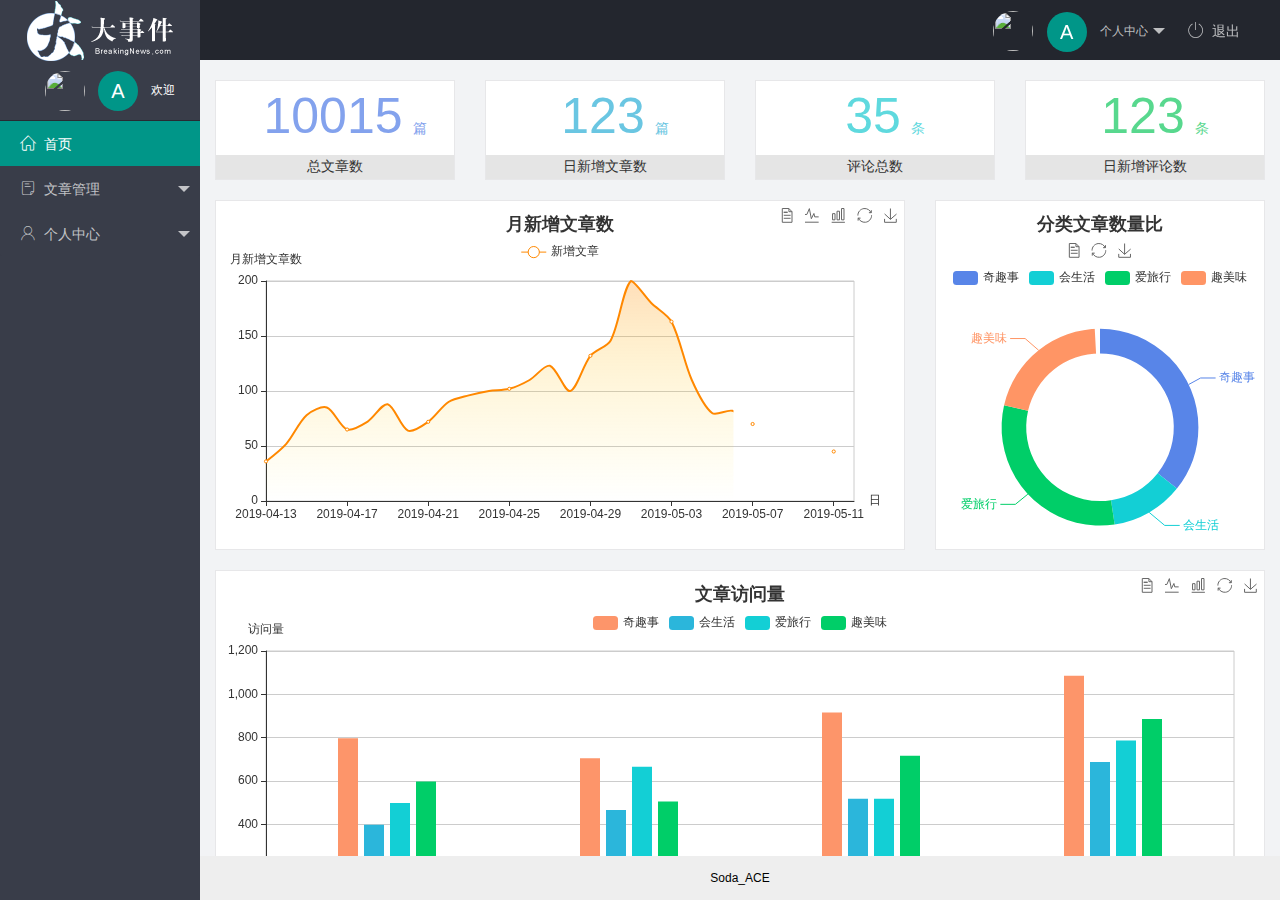
==== commit a7b8fb03: "完成了个人中心的开发" ====
--- a/index.html
+++ b/index.html
@@ -8,6 +8,7 @@
     <link rel="stylesheet" href="./assets/lib/layui/css/layui.css">
     <link rel="stylesheet" href="./assets/css/index.css">
     <link rel="stylesheet" href="./assets/fonts/iconfont.css">
+
 
 </head>
 <div class="layui-layout layui-layout-admin">
@@ -23,9 +24,9 @@
             个人中心
           </a>
           <dl class="layui-nav-child">
-            <dd><a href="">基本资料</a></dd>
-            <dd><a href="">更换头像</a></dd>
-            <dd><a href="">重置密码</a></dd>
+            <dd><a href="./user/user_info.html" target="fm">基本资料</a></dd>
+            <dd><a href="./user/user_avatar.html" target="fm">更换头像</a></dd>
+            <dd><a href="./user/user_pwd.html" target="fm">重置密码</a></dd>
           </dl>
         </li>
         <li class="layui-nav-item" lay-header-event="menuRight" lay-unselect>
@@ -57,9 +58,9 @@
           <li class="layui-nav-item">
             <a href="javascript:;"><span class="iconfont icon-user"></span>个人中心</a>
             <dl class="layui-nav-child">
-              <dd></span><a href="javascript:;">基本资料</a></dd>
-              <dd></span><a href="javascript:;">更换头像</a></dd>
-              <dd></span><a href="javascript:;">重置密码</a></dd>
+              <dd></span><a href="/user/user_info.html" target="fm">基本资料</a></dd>
+              <dd></span><a href="/user/user_avatar.html" target="fm">更换头像</a></dd>
+              <dd></span><a href="/user/user_pwd.html" target="fm">重置密码</a></dd>
             </dl>
           </li>
         </ul>
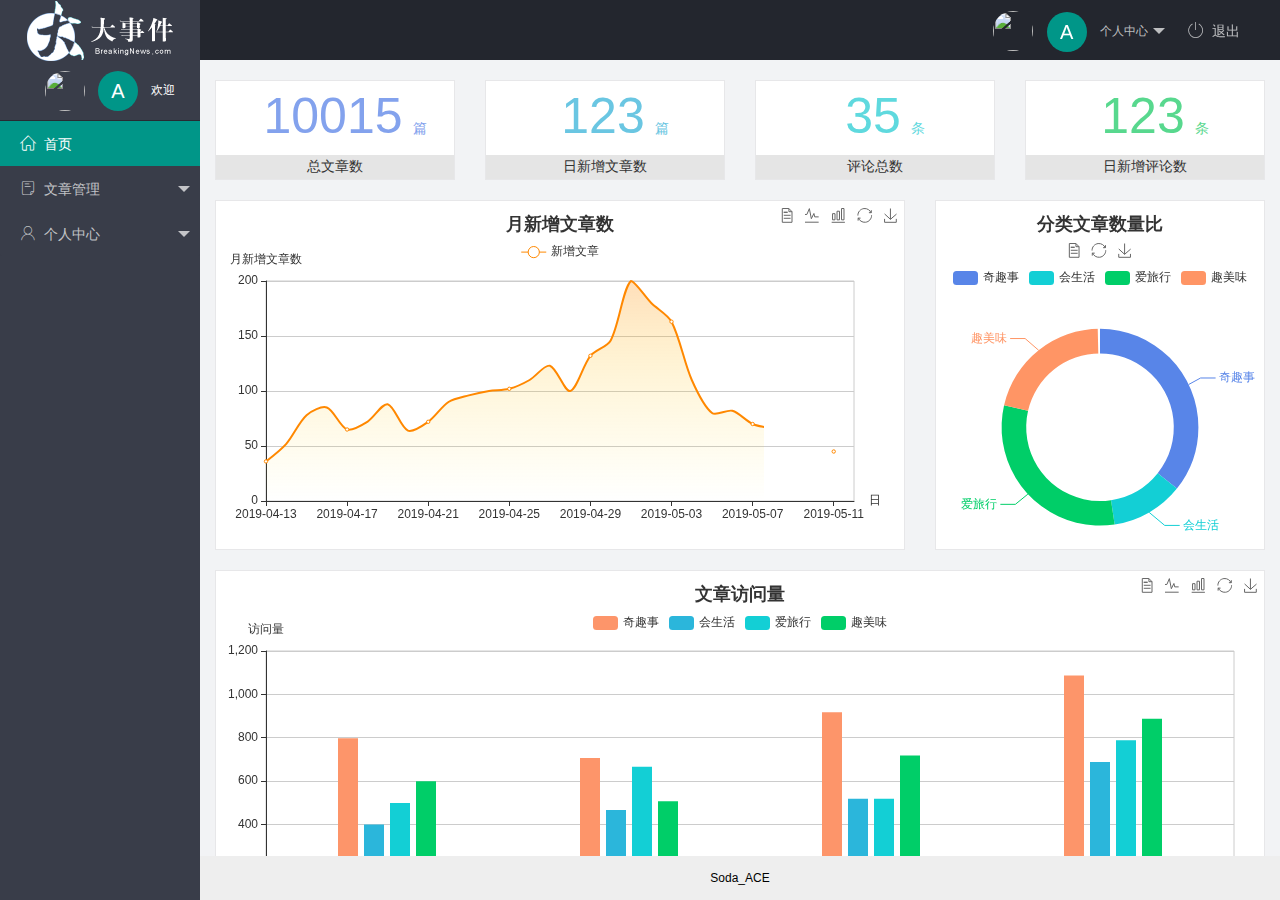
==== commit b6b25a38: "完成了文章管理的开发" ====
--- a/index.html
+++ b/index.html
@@ -50,9 +50,9 @@
           <li class="layui-nav-item ">
             <a class="" href="javascript:;"><span class="iconfont icon-16"></span>文章管理</a>
             <dl class="layui-nav-child">
-              <dd></span><a href="javascript:;">文章类别</a></dd>
-              <dd></span><a href="javascript:;">文章列表</a></dd>
-              <dd></span><a href="javascript:;">发布文章</a></dd>
+              <dd></span><a href="/article/article_cate.html" target="fm">文章类别</a></dd>
+              <dd></span><a href="/article/article_list.html" target="fm">文章列表</a></dd>
+              <dd></span><a href="/article/article_pub.html" target="fm">发布文章</a></dd>
             </dl>
           </li>
           <li class="layui-nav-item">
